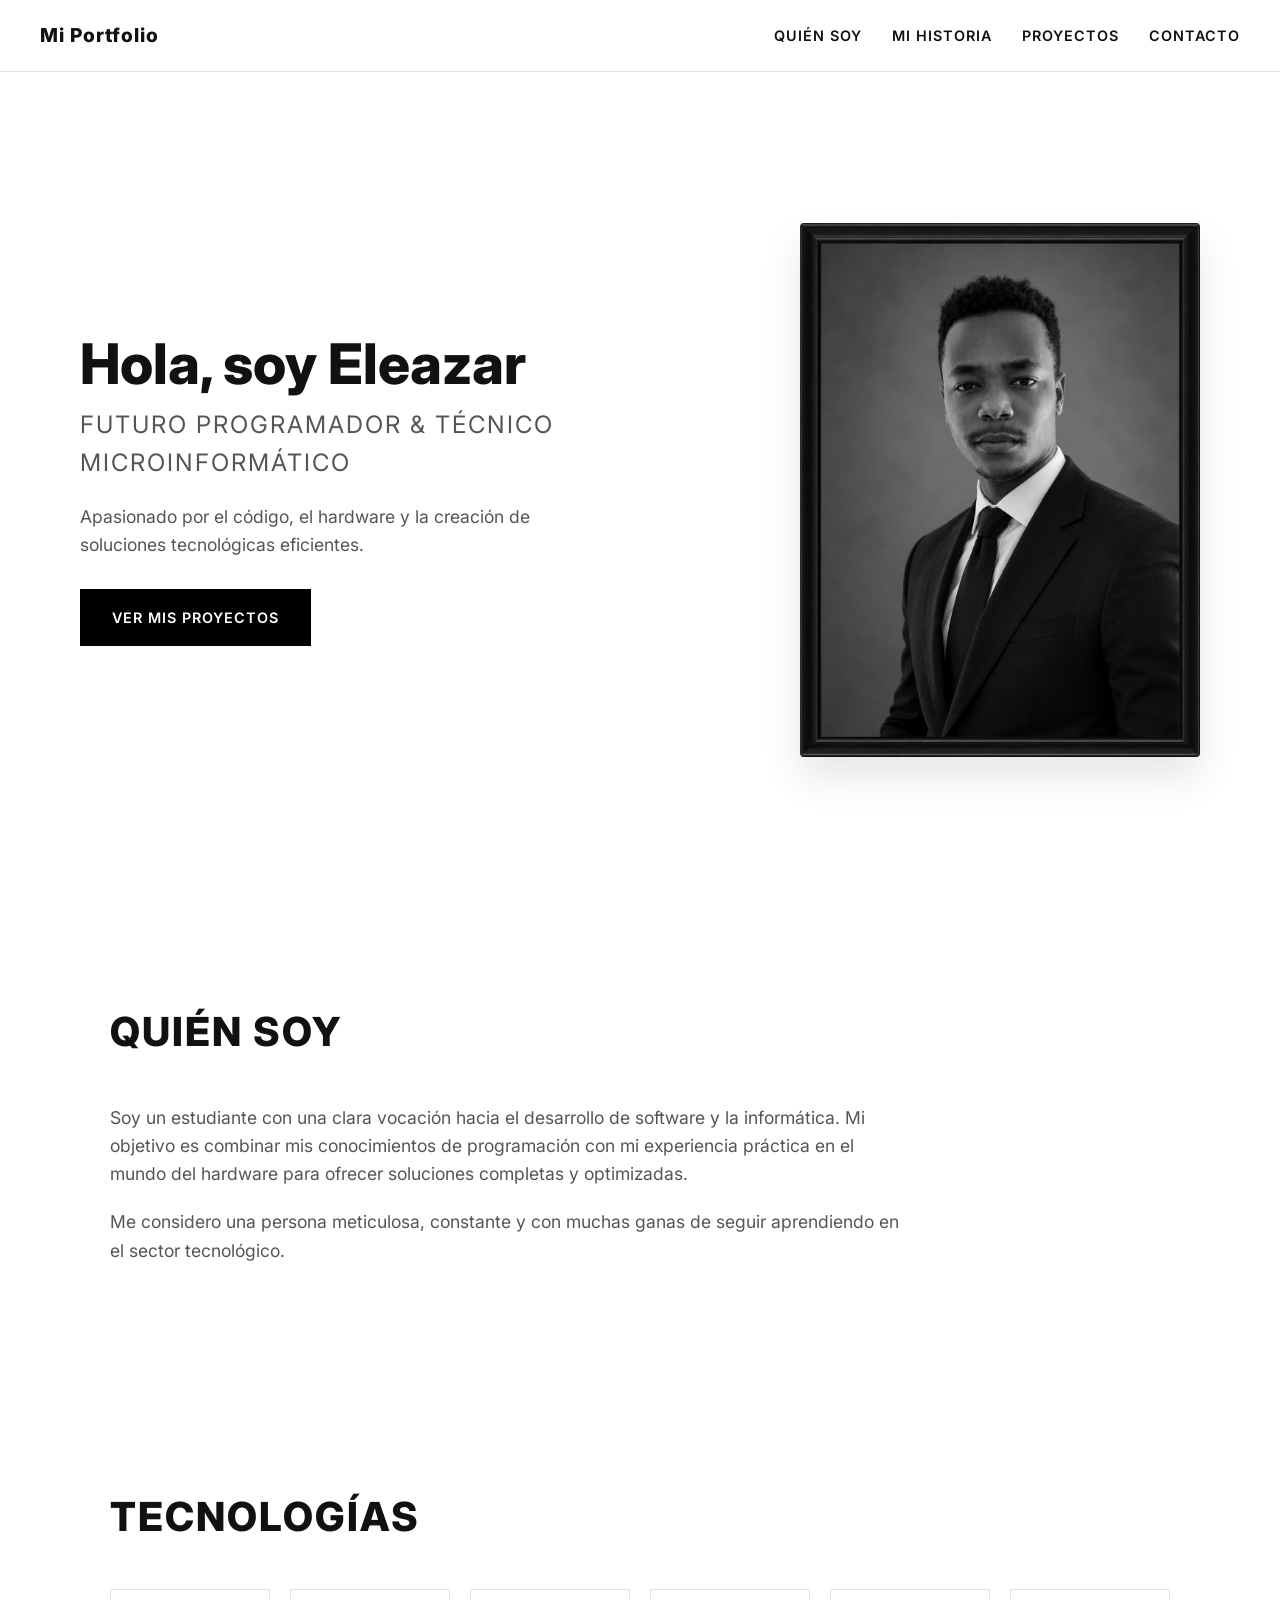
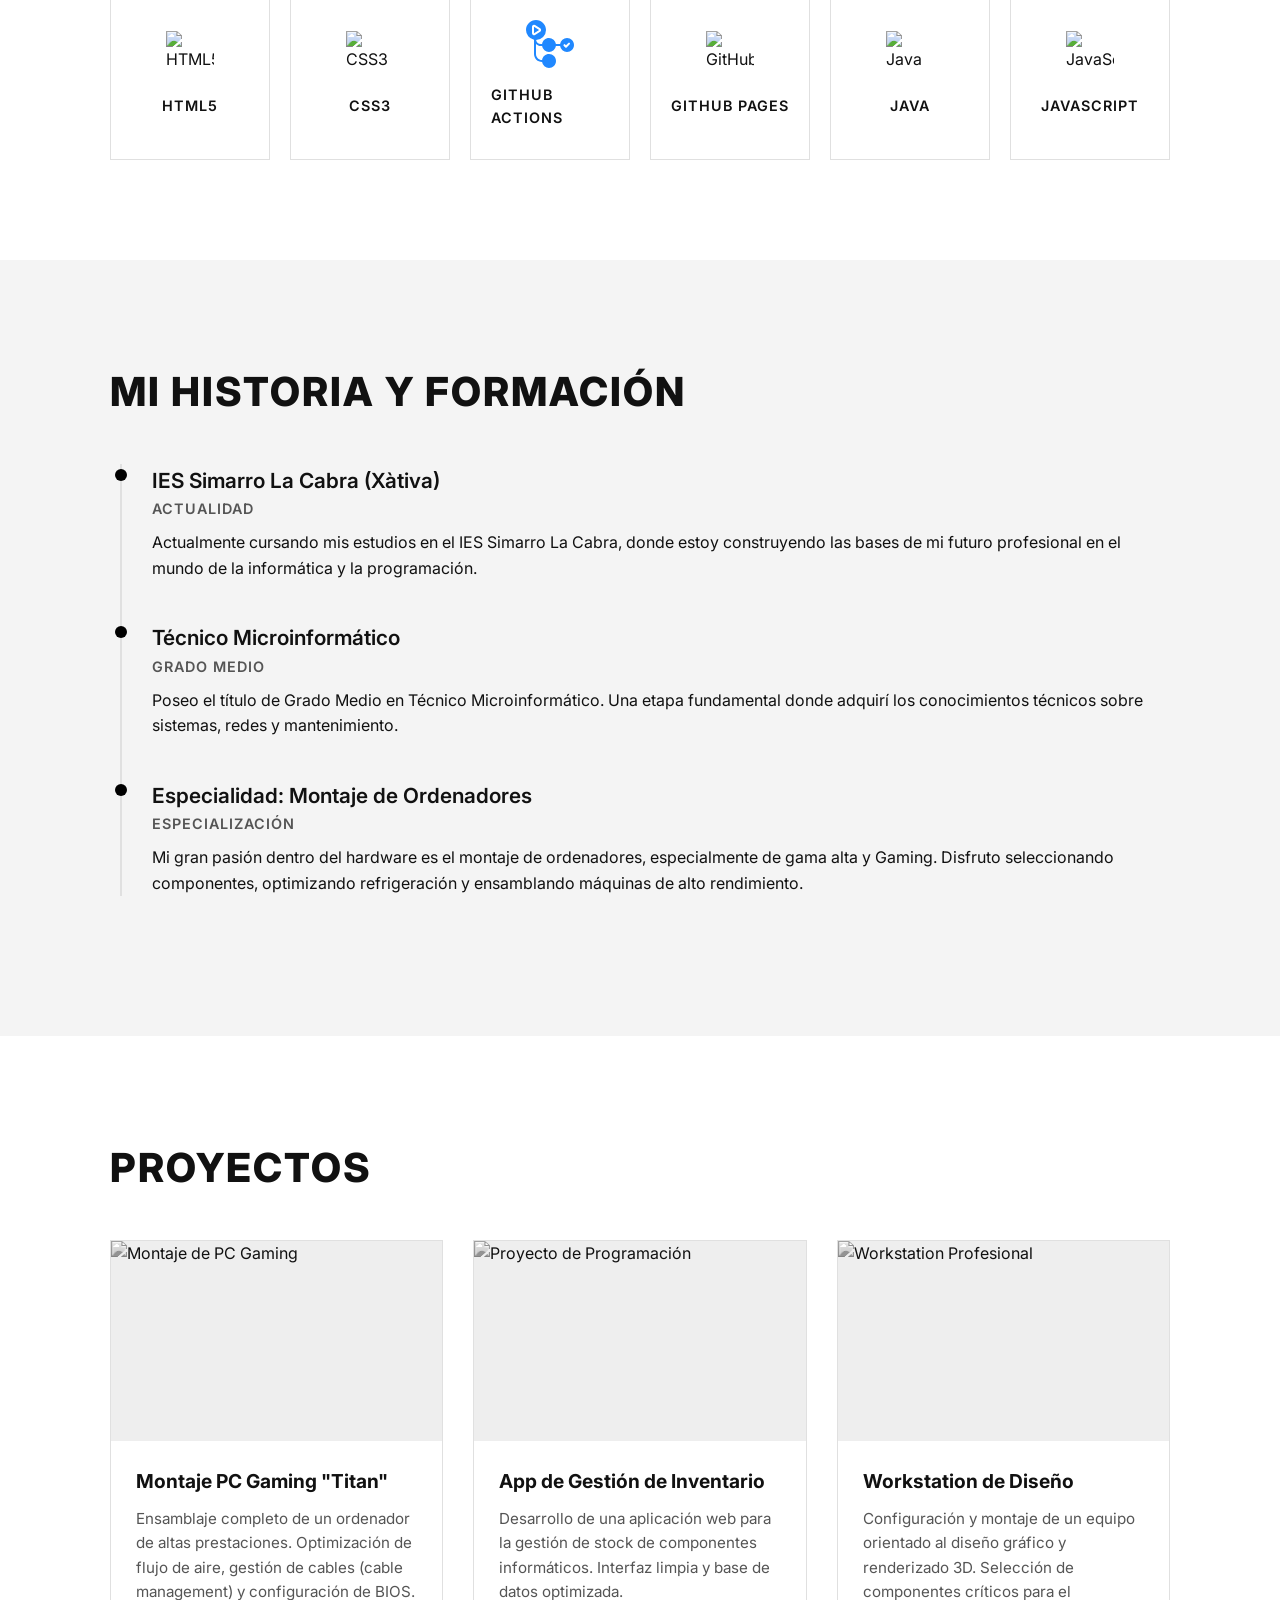
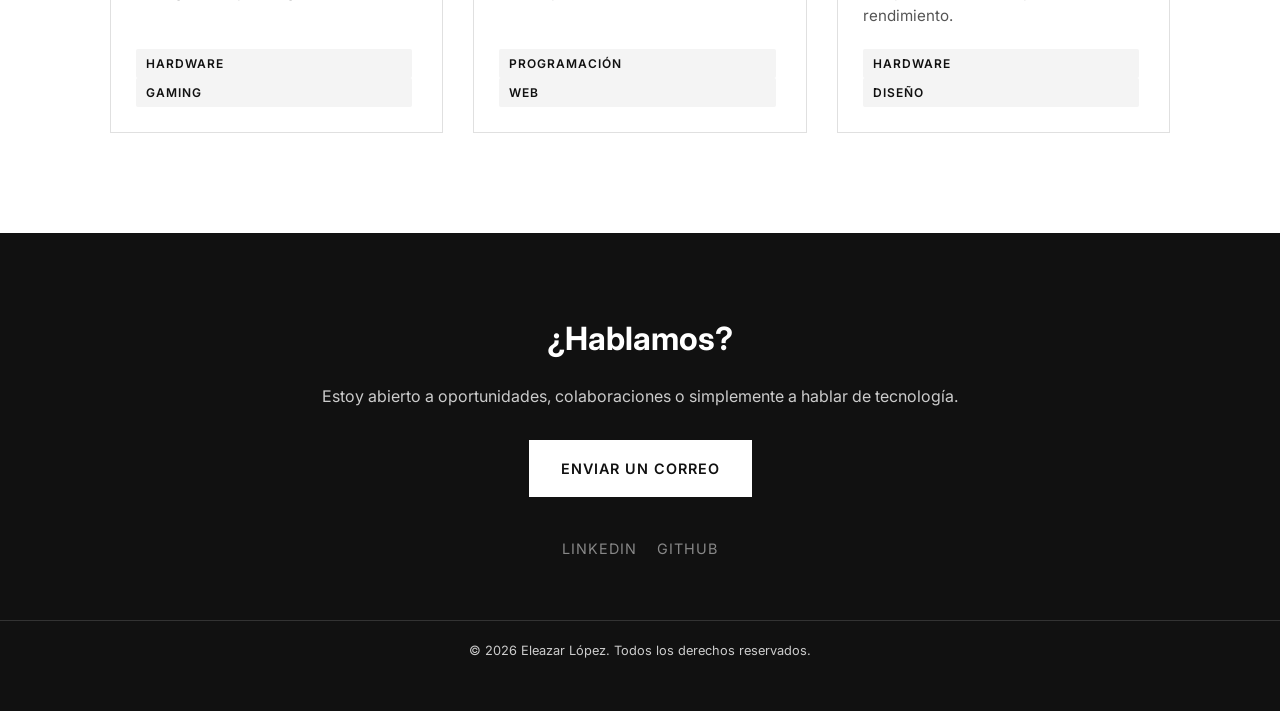
==== index.html @ 7ed18792 "actualizar" ====
<!DOCTYPE html>
<html lang="es">

<head>
    <meta charset="UTF-8" />
    <meta name="viewport" content="width=device-width, initial-scale=1.0" />
    <title>Portfolio | Estudiante de Programación</title>
    <link rel="stylesheet" href="styles.css" />
    <!-- Fuente elegante y moderna de Google Fonts -->
    <link rel="preconnect" href="https://fonts.googleapis.com" />
    <link rel="preconnect" href="https://fonts.gstatic.com" crossorigin />
    <link href="https://fonts.googleapis.com/css2?family=Inter:wght@300;400;600;800&display=swap" rel="stylesheet" />
</head>

<body>
    <!-- Barra de Navegación -->
    <nav class="navbar">
        <div class="logo">Mi Portfolio</div>
        <ul class="nav-links">
            <li><a href="#sobre-mi">Quién soy</a></li>
            <li><a href="#historia">Mi Historia</a></li>
            <li><a href="#proyectos">Proyectos</a></li>
            <li><a href="#contacto">Contacto</a></li>
        </ul>
        <div class="menu-toggle" id="mobile-menu">
            <span class="bar"></span>
            <span class="bar"></span>
            <span class="bar"></span>
        </div>
    </nav>

    <!-- Sección Principal (Hero) - Inspirada en la foto -->
    <header class="hero" id="inicio">
        <div class="hero-content">
            <div class="hero-text">
                <h1>Hola, soy <span class="highlight">Eleazar</span></h1>
                <h2>Futuro Programador &amp; Técnico Microinformático</h2>
                <p>
                    Apasionado por el código, el hardware y la creación de soluciones
                    tecnológicas eficientes.
                </p>
                <a href="#proyectos" class="btn-primary">Ver mis proyectos</a>
            </div>
            <div class="hero-image">
                <!-- Reemplaza esto con la ruta de tu foto en blanco y negro -->
                <img src="./image.png" alt="Retrato profesional en blanco y negro" />
            </div>
        </div>
    </header>

    <!-- Sección Quién Soy -->
    <section class="section" id="sobre-mi">
        <div class="container">
            <h2 class="section-title">Quién Soy</h2>
            <div class="section-content">
                <p>
                    Soy un estudiante con una clara vocación hacia el desarrollo de
                    software y la informática. Mi objetivo es combinar mis conocimientos
                    de programación con mi experiencia práctica en el mundo del hardware
                    para ofrecer soluciones completas y optimizadas.
                </p>
                <p>
                    Me considero una persona meticulosa, constante y con muchas ganas de
                    seguir aprendiendo en el sector tecnológico.
                </p>
            </div>
        </div>
    </section>

    <!-- Sección Tecnologías -->
    <section class="section" id="tecnologias">
        <div class="container">
            <h2 class="section-title">Tecnologías</h2>
            <div class="grid-tecnologias">

                <!-- HTML5 -->
                <div class="tech-card">
                    <img src="https://upload.wikimedia.org/wikipedia/commons/6/61/HTML5_logo_and_wordmark.svg"
                        alt="HTML5 Logo" class="tech-icon-img">
                    <span>HTML5</span>
                </div>

                <!-- CSS3 -->
                <div class="tech-card">
                    <img src="https://upload.wikimedia.org/wikipedia/commons/d/d5/CSS3_logo_and_wordmark.svg"
                        alt="CSS3 Logo" class="tech-icon-img">
                    <span>CSS3</span>
                </div>

                <!-- GitHub Actions -->
                <div class="tech-card">
                    <img src="https://cdn.jsdelivr.net/npm/ngx-simple-icons@1.0.18/esm2020/lib/icons/githubactions.mjs"
                        alt="GitHub Actions Logo" class="tech-icon-img" style="display:none;">
                    <svg role="img" viewBox="0 0 24 24" class="tech-icon-img" fill="#2088FF"
                        xmlns="http://www.w3.org/2000/svg">
                        <title>GitHub Actions</title>
                        <path
                            d="M10.984 13.836a.5.5 0 0 1-.353-.146l-.745-.743a.5.5 0 1 1 .706-.708l.392.391 1.181-1.18a.5.5 0 0 1 .708.707l-1.535 1.533a.504.504 0 0 1-.354.146zm9.353-.147l1.534-1.532a.5.5 0 0 0-.707-.707l-1.181 1.18-.392-.391a.5.5 0 1 0-.706.708l.746.743a.497.497 0 0 0 .706-.001zM4.527 7.452l2.557-1.585A1 1 0 0 0 7.09 4.17L4.533 2.56A1 1 0 0 0 3 3.406v3.196a1.001 1.001 0 0 0 1.527.85zm2.03-2.436L4 6.602V3.406l2.557 1.61zM24 12.5c0 1.93-1.57 3.5-3.5 3.5a3.503 3.503 0 0 1-3.46-3h-2.08a3.503 3.503 0 0 1-3.46 3 3.502 3.502 0 0 1-3.46-3h-.558c-.972 0-1.85-.399-2.482-1.042V17c0 1.654 1.346 3 3 3h.04c.244-1.693 1.7-3 3.46-3 1.93 0 3.5 1.57 3.5 3.5S13.43 24 11.5 24a3.502 3.502 0 0 1-3.46-3H8c-2.206 0-4-1.794-4-4V9.899A5.008 5.008 0 0 1 0 5c0-2.757 2.243-5 5-5s5 2.243 5 5a5.005 5.005 0 0 1-4.952 4.998A2.482 2.482 0 0 0 7.482 12h.558c.244-1.693 1.7-3 3.46-3a3.502 3.502 0 0 1 3.46 3h2.08a3.503 3.503 0 0 1 3.46-3c1.93 0 3.5 1.57 3.5 3.5z" />
                    </svg>
                    <span>GitHub Actions</span>
                </div>

                <!-- GitHub Pages -->
                <div class="tech-card">
                    <img src="https://proicons.com/icon/552792.svg" alt="GitHub Pages Logo" class="tech-icon-img">
                    <span>GitHub Pages</span>
                </div>

                <!-- Java (Alternativa) -->
                <div class="tech-card">
                    <img src="https://cdn.jsdelivr.net/gh/devicons/devicon/icons/java/java-original.svg" alt="Java Logo"
                        class="tech-icon-img">
                    <span>Java</span>
                </div>

                <!-- JavaScript (Opción SVG) -->
                <div class="tech-card">
                    <img src="https://cdn.jsdelivr.net/gh/glincker/thesvg@main/public/icons/javascript/default.svg"
                        alt="JavaScript Logo" class="tech-icon-img">
                    <span>JavaScript</span>
                </div>

            </div>
        </div>
    </section>

    <!-- Sección Historia y Formación -->
    <section class="section bg-light" id="historia">
        <div class="container">
            <h2 class="section-title">Mi Historia y Formación</h2>
            <div class="timeline">
                <div class="timeline-item">
                    <h3>IES Simarro La Cabra (Xàtiva)</h3>
                    <p class="timeline-date">Actualidad</p>
                    <p>
                        Actualmente cursando mis estudios en el IES Simarro La Cabra,
                        donde estoy construyendo las bases de mi futuro profesional en el
                        mundo de la informática y la programación.
                    </p>
                </div>
                <div class="timeline-item">
                    <h3>Técnico Microinformático</h3>
                    <p class="timeline-date">Grado Medio</p>
                    <p>
                        Poseo el título de Grado Medio en Técnico Microinformático. Una
                        etapa fundamental donde adquirí los conocimientos técnicos sobre
                        sistemas, redes y mantenimiento.
                    </p>
                </div>
                <div class="timeline-item">
                    <h3>Especialidad: Montaje de Ordenadores</h3>
                    <p class="timeline-date">Especialización</p>
                    <p>
                        Mi gran pasión dentro del hardware es el montaje de ordenadores,
                        especialmente de gama alta y Gaming. Disfruto seleccionando
                        componentes, optimizando refrigeración y ensamblando máquinas de
                        alto rendimiento.
                    </p>
                </div>
            </div>
        </div>
    </section>

    <!-- Sección Proyectos -->
    <section class="section" id="proyectos">
        <div class="container">
            <h2 class="section-title">Proyectos</h2>
            <div class="grid-proyectos">
                <!-- Proyecto 1: Ordenador Gaming -->
                <div class="card">
                    <div class="card-image">
                        <!-- Reemplaza con tu foto de un PC montado -->
                        <img src="https://images.unsplash.com/photo-1587202372775-e229f172b9d7?q=80&w=1000&auto=format&fit=crop"
                            alt="Montaje de PC Gaming" />
                    </div>
                    <div class="card-body">
                        <h3>Montaje PC Gaming "Titan"</h3>
                        <p>
                            Ensamblaje completo de un ordenador de altas prestaciones.
                            Optimización de flujo de aire, gestión de cables (cable
                            management) y configuración de BIOS.
                        </p>
                        <span class="tag">Hardware</span>
                        <span class="tag">Gaming</span>
                    </div>
                </div>

                <!-- Proyecto 2: Programación -->
                <div class="card">
                    <div class="card-image">
                        <img src="https://images.unsplash.com/photo-1555099962-4199c345e5dd?q=80&w=1000&auto=format&fit=crop"
                            alt="Proyecto de Programación" />
                    </div>
                    <div class="card-body">
                        <h3>App de Gestión de Inventario</h3>
                        <p>
                            Desarrollo de una aplicación web para la gestión de stock de
                            componentes informáticos. Interfaz limpia y base de datos
                            optimizada.
                        </p>
                        <span class="tag">Programación</span>
                        <span class="tag">Web</span>
                    </div>
                </div>

                <!-- Proyecto 3: Montaje PC -->
                <div class="card">
                    <div class="card-image">
                        <img src="https://images.unsplash.com/photo-1593640408182-31c70c8268f5?q=80&w=1000&auto=format&fit=crop"
                            alt="Workstation Profesional" />
                    </div>
                    <div class="card-body">
                        <h3>Workstation de Diseño</h3>
                        <p>
                            Configuración y montaje de un equipo orientado al diseño gráfico
                            y renderizado 3D. Selección de componentes críticos para el
                            rendimiento.
                        </p>
                        <span class="tag">Hardware</span>
                        <span class="tag">Diseño</span>
                    </div>
                </div>
            </div>
        </div>
    </section>

    <!-- Footer / Contacto -->
    <footer id="contacto">
        <div class="container">
            <h2>¿Hablamos?</h2>
            <p>
                Estoy abierto a oportunidades, colaboraciones o simplemente a hablar
                de tecnología.
            </p>
            <a href="mailto:tu-correo@ejemplo.com" class="btn-primary">Enviar un correo</a>
            <div class="socials">
                <a href="#">LinkedIn</a>
                <a href="#">GitHub</a>
            </div>
        </div>
        <div class="copyright">
            <p>&copy; 2026 Eleazar López. Todos los derechos reservados.</p>
        </div>
    </footer>

    <script src="script.js"></script>
</body>

</html>
---- styles.css ----
/* --- Variables de Color (Inspiradas en la foto) --- */
:root {
  --color-bg: #ffffff;
  --color-bg-light: #f4f4f4;
  --color-text-main: #111111;
  --color-text-sec: #555555;
  --color-border: #e0e0e0;
  --color-accent: #000000;
  --font-main: "Inter", sans-serif;
  --transition: all 0.3s ease;
}

/* --- Reset y Estilos Base --- */
* {
  margin: 0;
  padding: 0;
  box-sizing: border-box;
}

html {
  scroll-behavior: smooth;
}

body {
  font-family: var(--font-main);
  color: var(--color-text-main);
  background-color: var(--color-bg);
  line-height: 1.6;
  -webkit-font-smoothing: antialiased;
}

a {
  text-decoration: none;
  color: inherit;
}

ul {
  list-style: none;
}

img {
  max-width: 100%;
  display: block;
}

/* --- Utilidades --- */
.container {
  max-width: 1100px;
  margin: 0 auto;
  padding: 0 20px;
}

.section {
  padding: 100px 0;
}

.bg-light {
  background-color: var(--color-bg-light);
}

.section-title {
  font-size: 2.5rem;
  font-weight: 800;
  margin-bottom: 40px;
  text-transform: uppercase;
  letter-spacing: 2px;
}

.section-content p {
  font-size: 1.1rem;
  color: var(--color-text-sec);
  margin-bottom: 20px;
  max-width: 800px;
}

/* --- Navbar --- */
.navbar {
  display: flex;
  justify-content: space-between;
  align-items: center;
  padding: 20px 40px;
  background-color: var(--color-bg);
  position: fixed;
  width: 100%;
  top: 0;
  z-index: 1000;
  border-bottom: 1px solid var(--color-border);
}

.logo {
  font-size: 1.2rem;
  font-weight: 800;
  letter-spacing: 1px;
}

.nav-links {
  display: flex;
  gap: 30px;
}

.nav-links a {
  font-size: 0.9rem;
  font-weight: 600;
  text-transform: uppercase;
  letter-spacing: 1px;
  transition: var(--transition);
}

.nav-links a:hover {
  color: var(--color-text-sec);
}

/* Menú Móvil */
.menu-toggle {
  display: none;
  cursor: pointer;
  flex-direction: column;
  gap: 5px;
}

.bar {
  width: 25px;
  height: 2px;
  background-color: var(--color-text-main);
  transition: var(--transition);
}

/* --- Hero Section (Inspirado en la foto) --- */
.hero {
  height: 100vh;
  display: flex;
  align-items: center;
  padding-top: 80px; /* Para compensar la navbar fija */
}

.hero-content {
  display: flex;
  width: 100%;
  max-width: 1200px;
  margin: 0 auto;
  padding: 0 40px;
  align-items: center;
  gap: 60px;
}

.hero-text {
  flex: 1;
}

.hero-text h1 {
  font-size: 3.5rem;
  font-weight: 800;
  line-height: 1.1;
  margin-bottom: 10px;
}

.hero-text h2 {
  font-size: 1.5rem;
  font-weight: 400;
  color: var(--color-text-sec);
  margin-bottom: 20px;
  text-transform: uppercase;
  letter-spacing: 2px;
}

.hero-text p {
  font-size: 1.1rem;
  color: var(--color-text-sec);
  margin-bottom: 30px;
  max-width: 500px;
}

.hero-image {
  flex: 1;
  display: flex;
  justify-content: flex-end;
}

.hero-image img {
  width: 100%;
  max-width: 400px;
  height: auto;
  border-radius: 4px; /* Un toque sutil */
  filter: grayscale(100%); /* Fuerza el blanco y negro */
  box-shadow: 0 20px 40px rgba(0, 0, 0, 0.1);
}

/* Botón Principal */
.btn-primary {
  display: inline-block;
  padding: 15px 30px;
  background-color: var(--color-accent);
  color: white;
  font-weight: 600;
  text-transform: uppercase;
  letter-spacing: 1px;
  font-size: 0.9rem;
  border: 2px solid var(--color-accent);
  transition: var(--transition);
}

.btn-primary:hover {
  background-color: transparent;
  color: var(--color-accent);
}

/* --- Timeline (Historia) --- */
.timeline {
  border-left: 2px solid var(--color-border);
  padding-left: 30px;
  margin-left: 10px;
}

.timeline-item {
  margin-bottom: 40px;
  position: relative;
}

.timeline-item::before {
  content: "";
  position: absolute;
  left: -37px;
  top: 5px;
  width: 12px;
  height: 12px;
  background-color: var(--color-accent);
  border-radius: 50%;
}

.timeline-item h3 {
  font-size: 1.3rem;
  font-weight: 600;
}

.timeline-date {
  font-size: 0.9rem;
  color: var(--color-text-sec);
  text-transform: uppercase;
  letter-spacing: 1px;
  margin-bottom: 10px;
  font-weight: 600;
}

/* --- Grid de Proyectos --- */
.grid-proyectos {
  display: grid;
  grid-template-columns: repeat(auto-fit, minmax(300px, 1fr));
  gap: 30px;
}

.card {
  background: var(--color-bg);
  border: 1px solid var(--color-border);
  transition: var(--transition);
  display: flex;
  flex-direction: column;
}

.card:hover {
  transform: translateY(-5px);
  box-shadow: 0 15px 30px rgba(0, 0, 0, 0.1);
}

.card-image {
  width: 100%;
  height: 200px;
  overflow: hidden;
  background-color: #eee;
}

.card-image img {
  width: 100%;
  height: 100%;
  object-fit: cover;
  filter: grayscale(100%);
  transition: var(--transition);
}

.card:hover .card-image img {
  filter: grayscale(0%);
  transform: scale(1.05);
}

.card-body {
  padding: 25px;
  display: flex;
  flex-direction: column;
  flex-grow: 1;
}

.card-body h3 {
  font-size: 1.2rem;
  margin-bottom: 10px;
}

.card-body p {
  color: var(--color-text-sec);
  font-size: 0.95rem;
  margin-bottom: 20px;
  flex-grow: 1;
}

.tag {
  display: inline-block;
  padding: 5px 10px;
  background-color: var(--color-bg-light);
  font-size: 0.75rem;
  text-transform: uppercase;
  letter-spacing: 1px;
  font-weight: 600;
  margin-right: 5px;
  border-radius: 2px;
}

/* --- Footer --- */
footer {
  background-color: var(--color-text-main);
  color: white;
  padding: 80px 0 20px 0;
  text-align: center;
}

footer h2 {
  font-size: 2rem;
  margin-bottom: 20px;
}

footer p {
  color: #cccccc;
  margin-bottom: 30px;
}

footer .btn-primary {
  background-color: white;
  color: var(--color-text-main);
  border-color: white;
}

footer .btn-primary:hover {
  background-color: transparent;
  color: white;
}

.socials {
  margin-top: 40px;
  display: flex;
  justify-content: center;
  gap: 20px;
}

.socials a {
  color: #888;
  font-size: 0.9rem;
  text-transform: uppercase;
  letter-spacing: 1px;
  transition: var(--transition);
}

.socials a:hover {
  color: white;
}

.copyright {
  margin-top: 60px;
  padding-top: 20px;
  border-top: 1px solid #333;
  font-size: 0.8rem;
  color: #666;
}

/* --- Media Queries (Responsive) --- */
@media (max-width: 900px) {
  .hero-content {
    flex-direction: column-reverse;
    text-align: center;
    gap: 40px;
  }

  .hero-image {
    justify-content: center;
  }

  .hero-text p {
    margin: 0 auto 30px auto;
  }
}

@media (max-width: 768px) {
  .nav-links {
    display: none; /* Ocultar menú en móvil por defecto */
    flex-direction: column;
    position: absolute;
    top: 70px;
    left: 0;
    width: 100%;
    background-color: white;
    padding: 20px;
    border-bottom: 1px solid var(--color-border);
  }

  .nav-links.active {
    display: flex;
  }

  .menu-toggle {
    display: flex;
  }

  .hero-text h1 {
    font-size: 2.5rem;
  }

  .section-title {
    font-size: 2rem;
  }
}

/* --- Sección Tecnologías --- */
.grid-tecnologias {
  display: grid;
  grid-template-columns: repeat(auto-fit, minmax(150px, 1fr));
  gap: 20px;
}

.tech-card {
  display: flex;
  flex-direction: column;
  align-items: center;
  justify-content: center;
  padding: 30px 20px;
  background-color: var(--color-bg);
  border: 1px solid var(--color-border);
  transition: var(--transition);
  cursor: default;
}

.tech-card:hover {
  transform: translateY(-5px);
  box-shadow: 0 10px 20px rgba(0, 0, 0, 0.05);
  border-color: var(--color-accent);
}

.tech-icon {
  width: 40px;
  height: 40px;
  margin-bottom: 15px;
  color: var(--color-text-sec);
  transition: var(--transition);
}

.tech-card:hover .tech-icon {
  color: var(--color-accent);
  transform: scale(1.1);
}

.tech-card span {
  font-size: 0.9rem;
  font-weight: 600;
  text-transform: uppercase;
  letter-spacing: 1px;
  color: var(--color-text-main);
}

/* Ajuste para iconos con color propio */
.tech-icon-img {
  width: 48px;
  height: 48px;
  margin-bottom: 15px;
  object-fit: contain;
  transition: var(--transition);
}

.tech-card:hover .tech-icon-img {
  transform: scale(1.1);
}
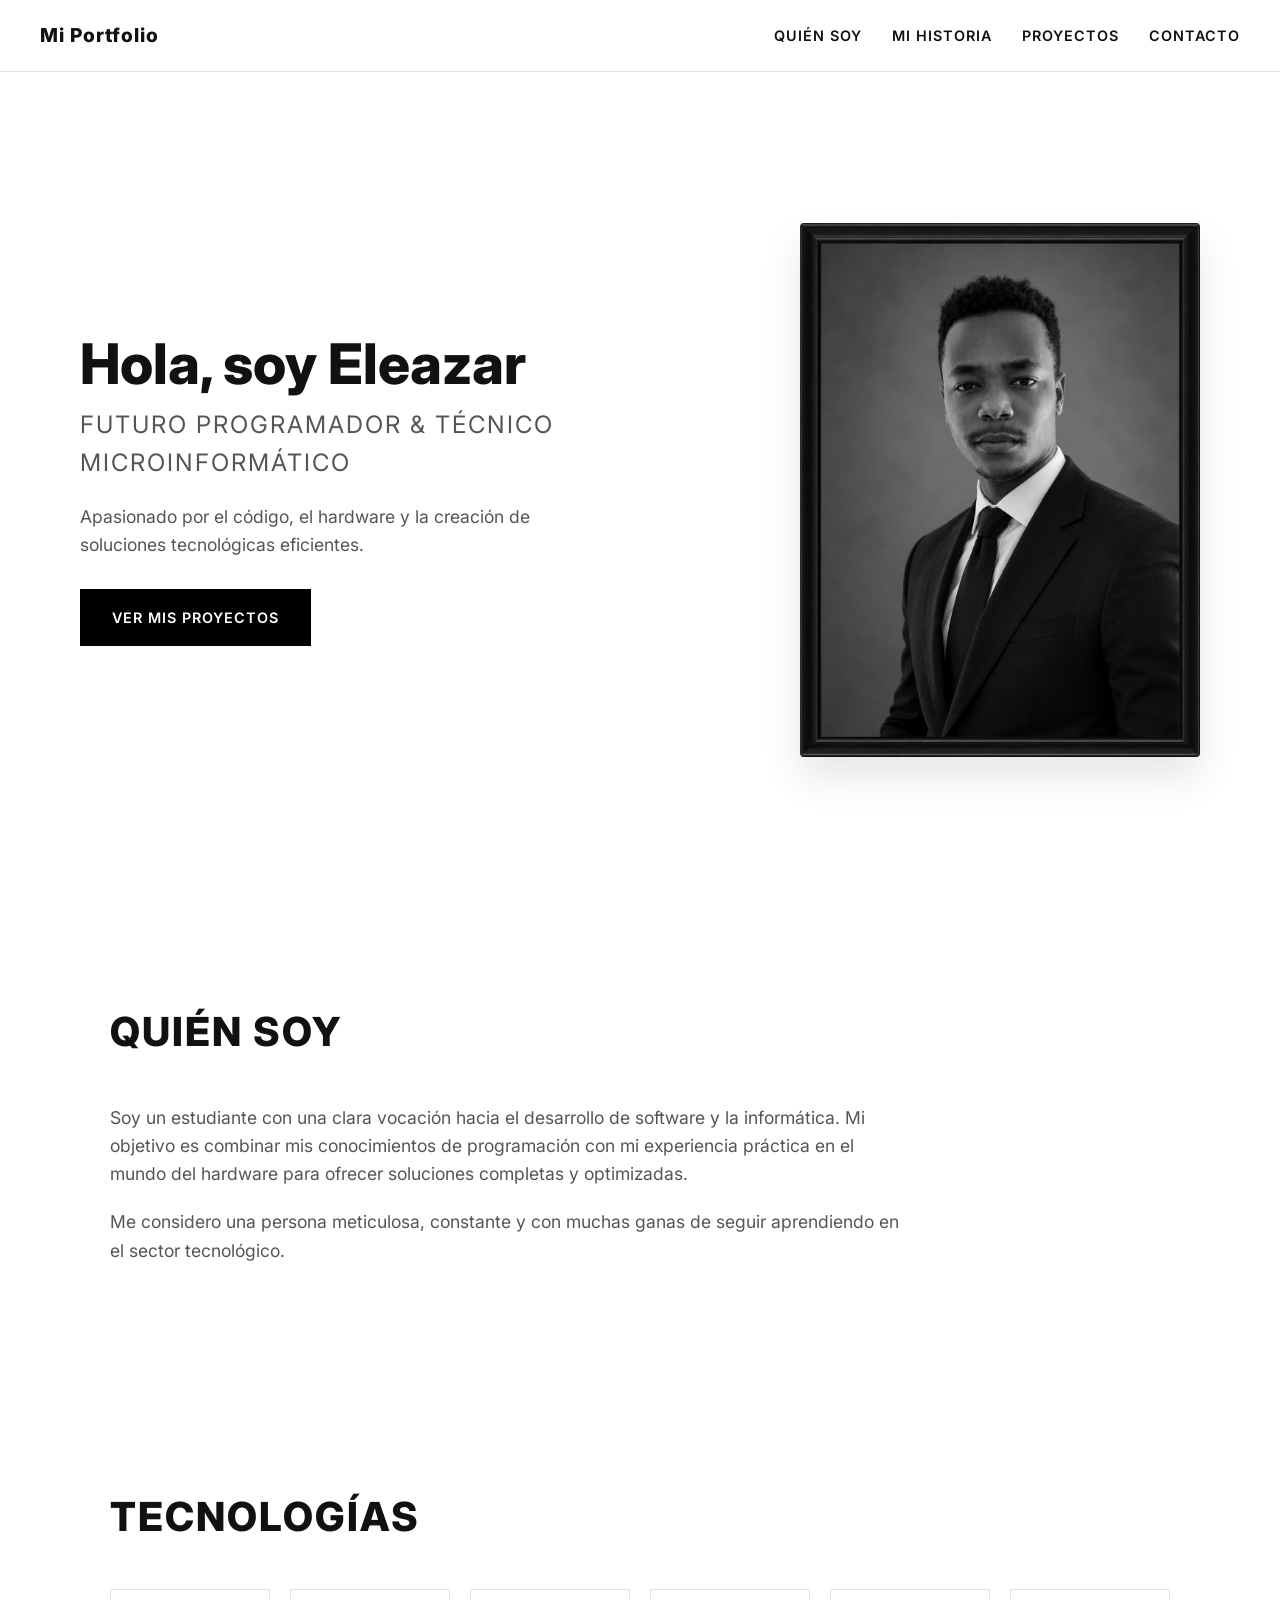
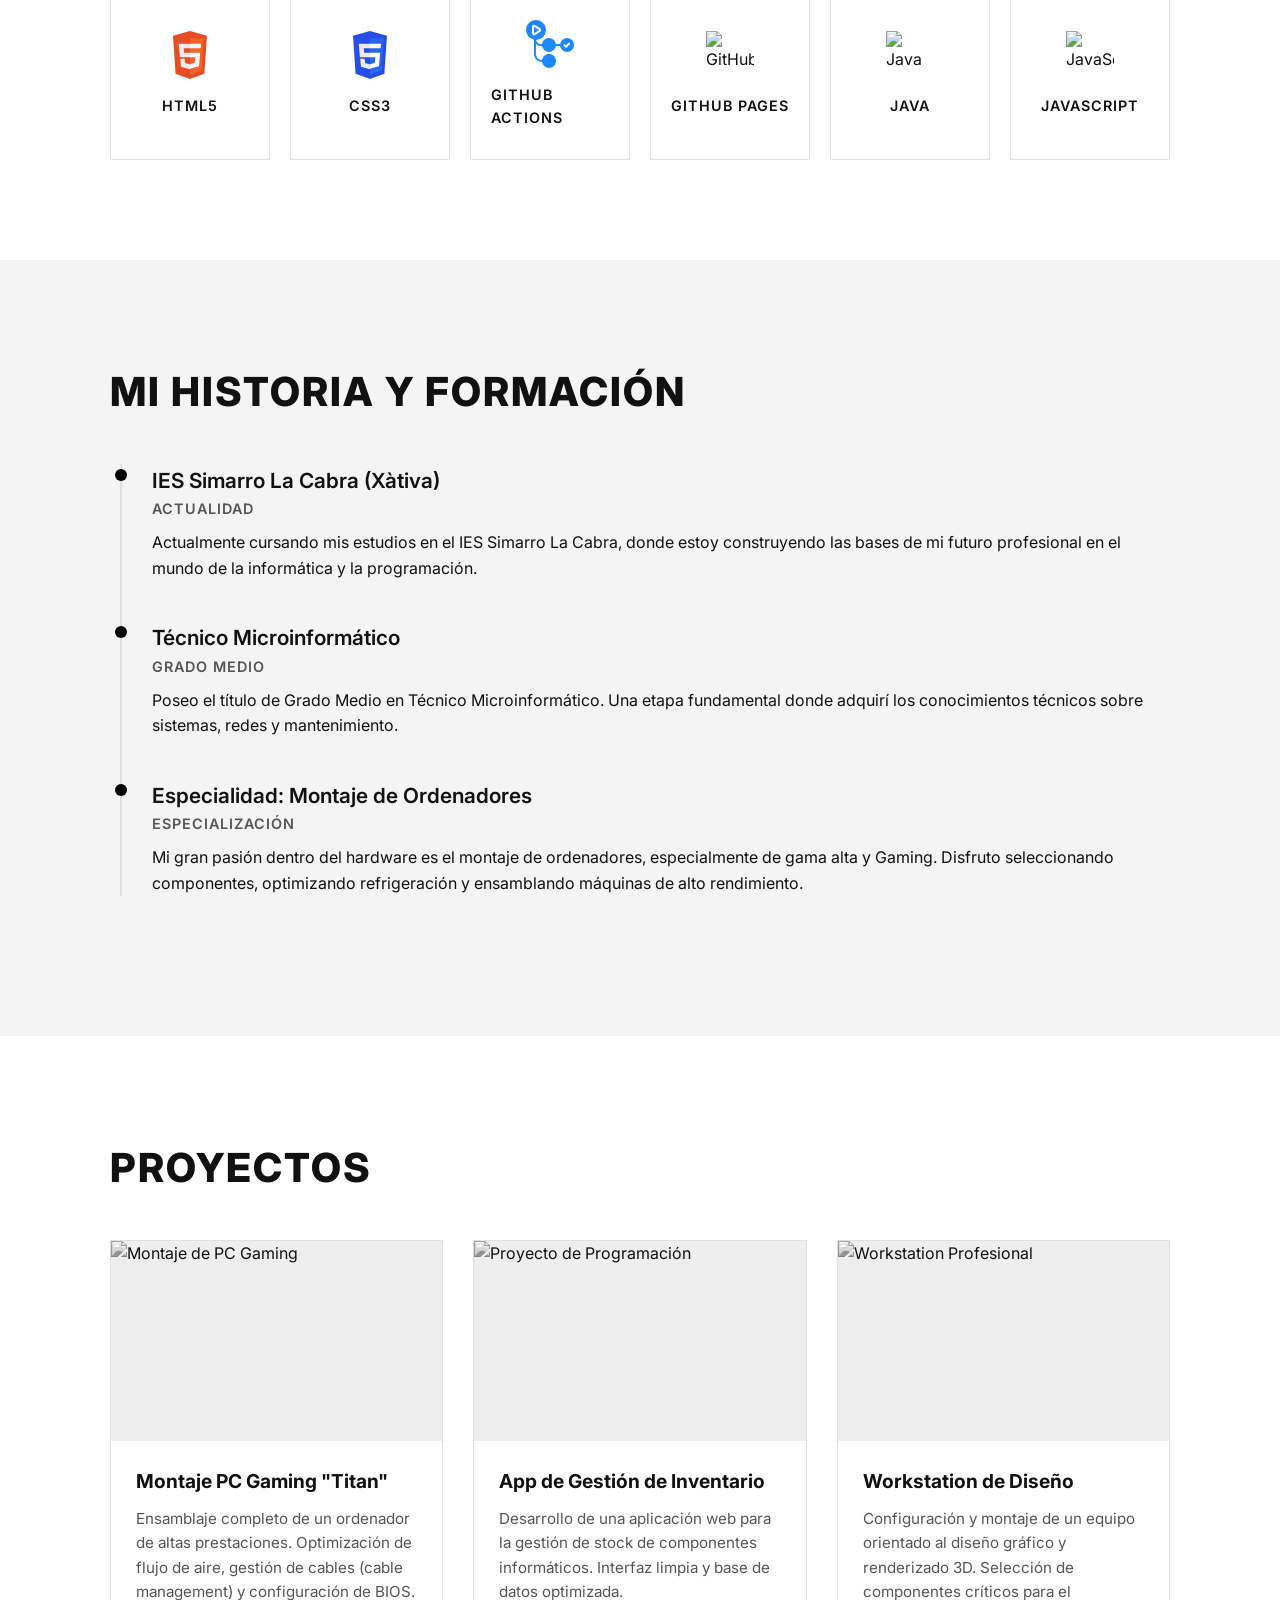
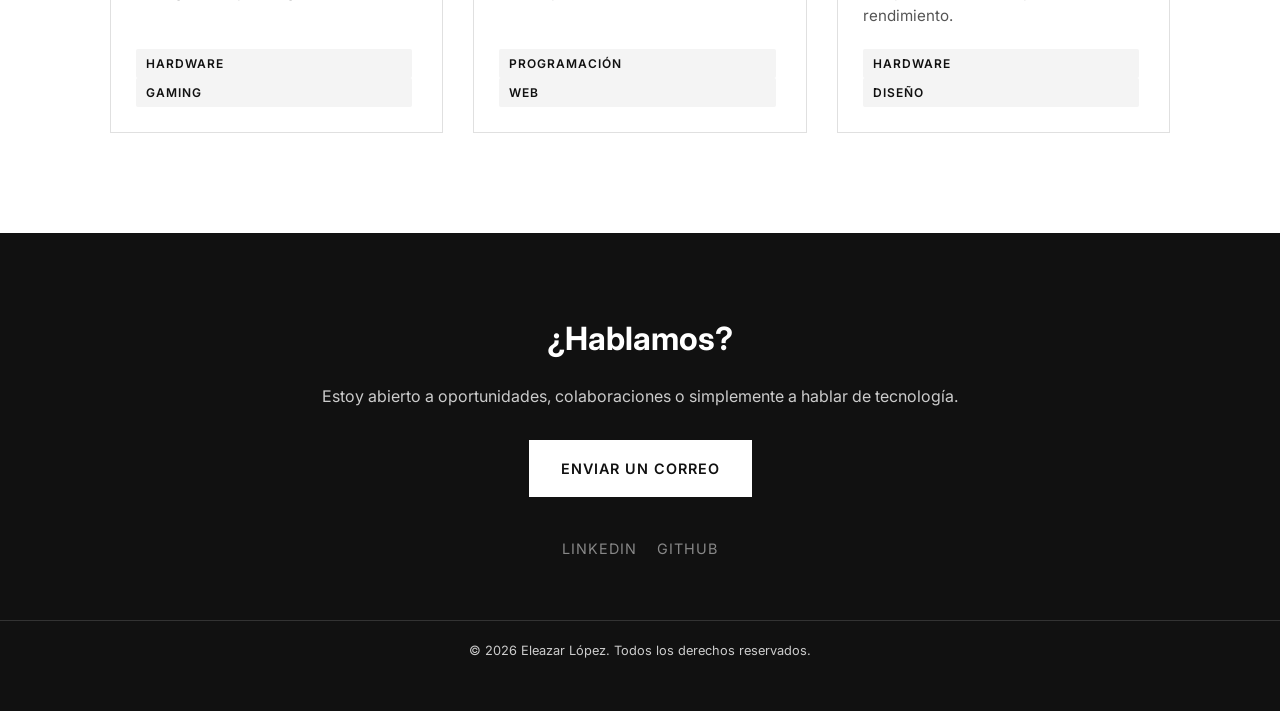
==== commit abd80ea1: "Fix Lighthouse best-practices regression in CI Co-authored-by: Eleazar-1 <231525236+Eleazar-1@users." ====
--- a/index.html
+++ b/index.html
@@ -1,249 +1,285 @@
 <!DOCTYPE html>
 <html lang="es">
-
-<head>
+  <head>
     <meta charset="UTF-8" />
     <meta name="viewport" content="width=device-width, initial-scale=1.0" />
     <title>Portfolio | Estudiante de Programación</title>
     <link rel="stylesheet" href="styles.css" />
+    <link rel="icon" href="./image.png" type="image/png" />
     <!-- Fuente elegante y moderna de Google Fonts -->
     <link rel="preconnect" href="https://fonts.googleapis.com" />
     <link rel="preconnect" href="https://fonts.gstatic.com" crossorigin />
-    <link href="https://fonts.googleapis.com/css2?family=Inter:wght@300;400;600;800&display=swap" rel="stylesheet" />
-</head>
-
-<body>
+    <link
+      href="https://fonts.googleapis.com/css2?family=Inter:wght@300;400;600;800&display=swap"
+      rel="stylesheet"
+    />
+  </head>
+
+  <body>
     <!-- Barra de Navegación -->
     <nav class="navbar">
-        <div class="logo">Mi Portfolio</div>
-        <ul class="nav-links">
-            <li><a href="#sobre-mi">Quién soy</a></li>
-            <li><a href="#historia">Mi Historia</a></li>
-            <li><a href="#proyectos">Proyectos</a></li>
-            <li><a href="#contacto">Contacto</a></li>
-        </ul>
-        <div class="menu-toggle" id="mobile-menu">
-            <span class="bar"></span>
-            <span class="bar"></span>
-            <span class="bar"></span>
-        </div>
+      <div class="logo">Mi Portfolio</div>
+      <ul class="nav-links">
+        <li><a href="#sobre-mi">Quién soy</a></li>
+        <li><a href="#historia">Mi Historia</a></li>
+        <li><a href="#proyectos">Proyectos</a></li>
+        <li><a href="#contacto">Contacto</a></li>
+      </ul>
+      <div class="menu-toggle" id="mobile-menu">
+        <span class="bar"></span>
+        <span class="bar"></span>
+        <span class="bar"></span>
+      </div>
     </nav>
 
     <!-- Sección Principal (Hero) - Inspirada en la foto -->
     <header class="hero" id="inicio">
-        <div class="hero-content">
-            <div class="hero-text">
-                <h1>Hola, soy <span class="highlight">Eleazar</span></h1>
-                <h2>Futuro Programador &amp; Técnico Microinformático</h2>
-                <p>
-                    Apasionado por el código, el hardware y la creación de soluciones
-                    tecnológicas eficientes.
-                </p>
-                <a href="#proyectos" class="btn-primary">Ver mis proyectos</a>
-            </div>
-            <div class="hero-image">
-                <!-- Reemplaza esto con la ruta de tu foto en blanco y negro -->
-                <img src="./image.png" alt="Retrato profesional en blanco y negro" />
-            </div>
-        </div>
+      <div class="hero-content">
+        <div class="hero-text">
+          <h1>Hola, soy <span class="highlight">Eleazar</span></h1>
+          <h2>Futuro Programador &amp; Técnico Microinformático</h2>
+          <p>
+            Apasionado por el código, el hardware y la creación de soluciones
+            tecnológicas eficientes.
+          </p>
+          <a href="#proyectos" class="btn-primary">Ver mis proyectos</a>
+        </div>
+        <div class="hero-image">
+          <!-- Reemplaza esto con la ruta de tu foto en blanco y negro -->
+          <img src="./image.png" alt="Retrato profesional en blanco y negro" />
+        </div>
+      </div>
     </header>
 
     <!-- Sección Quién Soy -->
     <section class="section" id="sobre-mi">
-        <div class="container">
-            <h2 class="section-title">Quién Soy</h2>
-            <div class="section-content">
-                <p>
-                    Soy un estudiante con una clara vocación hacia el desarrollo de
-                    software y la informática. Mi objetivo es combinar mis conocimientos
-                    de programación con mi experiencia práctica en el mundo del hardware
-                    para ofrecer soluciones completas y optimizadas.
-                </p>
-                <p>
-                    Me considero una persona meticulosa, constante y con muchas ganas de
-                    seguir aprendiendo en el sector tecnológico.
-                </p>
-            </div>
-        </div>
+      <div class="container">
+        <h2 class="section-title">Quién Soy</h2>
+        <div class="section-content">
+          <p>
+            Soy un estudiante con una clara vocación hacia el desarrollo de
+            software y la informática. Mi objetivo es combinar mis conocimientos
+            de programación con mi experiencia práctica en el mundo del hardware
+            para ofrecer soluciones completas y optimizadas.
+          </p>
+          <p>
+            Me considero una persona meticulosa, constante y con muchas ganas de
+            seguir aprendiendo en el sector tecnológico.
+          </p>
+        </div>
+      </div>
     </section>
 
     <!-- Sección Tecnologías -->
     <section class="section" id="tecnologias">
-        <div class="container">
-            <h2 class="section-title">Tecnologías</h2>
-            <div class="grid-tecnologias">
-
-                <!-- HTML5 -->
-                <div class="tech-card">
-                    <img src="https://upload.wikimedia.org/wikipedia/commons/6/61/HTML5_logo_and_wordmark.svg"
-                        alt="HTML5 Logo" class="tech-icon-img">
-                    <span>HTML5</span>
-                </div>
-
-                <!-- CSS3 -->
-                <div class="tech-card">
-                    <img src="https://upload.wikimedia.org/wikipedia/commons/d/d5/CSS3_logo_and_wordmark.svg"
-                        alt="CSS3 Logo" class="tech-icon-img">
-                    <span>CSS3</span>
-                </div>
-
-                <!-- GitHub Actions -->
-                <div class="tech-card">
-                    <img src="https://cdn.jsdelivr.net/npm/ngx-simple-icons@1.0.18/esm2020/lib/icons/githubactions.mjs"
-                        alt="GitHub Actions Logo" class="tech-icon-img" style="display:none;">
-                    <svg role="img" viewBox="0 0 24 24" class="tech-icon-img" fill="#2088FF"
-                        xmlns="http://www.w3.org/2000/svg">
-                        <title>GitHub Actions</title>
-                        <path
-                            d="M10.984 13.836a.5.5 0 0 1-.353-.146l-.745-.743a.5.5 0 1 1 .706-.708l.392.391 1.181-1.18a.5.5 0 0 1 .708.707l-1.535 1.533a.504.504 0 0 1-.354.146zm9.353-.147l1.534-1.532a.5.5 0 0 0-.707-.707l-1.181 1.18-.392-.391a.5.5 0 1 0-.706.708l.746.743a.497.497 0 0 0 .706-.001zM4.527 7.452l2.557-1.585A1 1 0 0 0 7.09 4.17L4.533 2.56A1 1 0 0 0 3 3.406v3.196a1.001 1.001 0 0 0 1.527.85zm2.03-2.436L4 6.602V3.406l2.557 1.61zM24 12.5c0 1.93-1.57 3.5-3.5 3.5a3.503 3.503 0 0 1-3.46-3h-2.08a3.503 3.503 0 0 1-3.46 3 3.502 3.502 0 0 1-3.46-3h-.558c-.972 0-1.85-.399-2.482-1.042V17c0 1.654 1.346 3 3 3h.04c.244-1.693 1.7-3 3.46-3 1.93 0 3.5 1.57 3.5 3.5S13.43 24 11.5 24a3.502 3.502 0 0 1-3.46-3H8c-2.206 0-4-1.794-4-4V9.899A5.008 5.008 0 0 1 0 5c0-2.757 2.243-5 5-5s5 2.243 5 5a5.005 5.005 0 0 1-4.952 4.998A2.482 2.482 0 0 0 7.482 12h.558c.244-1.693 1.7-3 3.46-3a3.502 3.502 0 0 1 3.46 3h2.08a3.503 3.503 0 0 1 3.46-3c1.93 0 3.5 1.57 3.5 3.5z" />
-                    </svg>
-                    <span>GitHub Actions</span>
-                </div>
-
-                <!-- GitHub Pages -->
-                <div class="tech-card">
-                    <img src="https://proicons.com/icon/552792.svg" alt="GitHub Pages Logo" class="tech-icon-img">
-                    <span>GitHub Pages</span>
-                </div>
-
-                <!-- Java (Alternativa) -->
-                <div class="tech-card">
-                    <img src="https://cdn.jsdelivr.net/gh/devicons/devicon/icons/java/java-original.svg" alt="Java Logo"
-                        class="tech-icon-img">
-                    <span>Java</span>
-                </div>
-
-                <!-- JavaScript (Opción SVG) -->
-                <div class="tech-card">
-                    <img src="https://cdn.jsdelivr.net/gh/glincker/thesvg@main/public/icons/javascript/default.svg"
-                        alt="JavaScript Logo" class="tech-icon-img">
-                    <span>JavaScript</span>
-                </div>
-
-            </div>
-        </div>
+      <div class="container">
+        <h2 class="section-title">Tecnologías</h2>
+        <div class="grid-tecnologias">
+          <!-- HTML5 -->
+          <div class="tech-card">
+            <img
+              src="data:image/svg+xml,%3Csvg xmlns='http://www.w3.org/2000/svg' viewBox='0 0 256 361'%3E%3Cpath fill='%23E44D26' d='M127.6 0L0 35.9 19.5 321.4 127.8 361 236.2 321.4 255.7 35.9z'/%3E%3Cpath fill='%23F16529' d='M127.8 330.3l87.7-32.1 16.7-243.3h-104.4z'/%3E%3Cpath fill='%23EBEBEB' d='M127.8 163.4H84l-3-34.7h46.8V94.8H43.1l.8 9.4 8.1 93.1h75.8zM127.8 251.3l-.1.1-36.9-10-.2-2.4-2.7-30.4H54.6l5.4 61.1 67.7 18.8h.1z'/%3E%3Cpath fill='%23FFF' d='M127.7 163.4v33.9h40.7l-3.8 42.1-36.9 10v35.3l67.8-18.8.6-6.6 7.7-87.7.8-8.2h-77zM127.7 94.8v33.9h80.1l.7-7.8 1.5-16.7.8-9.4z'/%3E%3C/svg%3E"
+              alt="HTML5 Logo"
+              class="tech-icon-img"
+            />
+            <span>HTML5</span>
+          </div>
+
+          <!-- CSS3 -->
+          <div class="tech-card">
+            <img
+              src="data:image/svg+xml,%3Csvg xmlns='http://www.w3.org/2000/svg' viewBox='0 0 256 361'%3E%3Cpath fill='%23264DE4' d='M127.6 0L0 35.9 19.5 321.4 127.8 361 236.2 321.4 255.7 35.9z'/%3E%3Cpath fill='%232965F1' d='M127.8 330.3l87.7-32.1 16.7-243.3h-104.4z'/%3E%3Cpath fill='%23EBEBEB' d='M127.8 163.4H84l-3-34.7h46.8V94.8H43.1l.8 9.4 8.1 93.1h75.8zM127.8 251.3l-.1.1-36.9-10-.2-2.4-2.7-30.4H54.6l5.4 61.1 67.7 18.8h.1z'/%3E%3Cpath fill='%23FFF' d='M127.7 163.4v33.9h40.7l-3.8 42.1-36.9 10v35.3l67.8-18.8.6-6.6 7.7-87.7.8-8.2h-77zM127.7 94.8v33.9h80.1l.7-7.8 1.5-16.7.8-9.4z'/%3E%3C/svg%3E"
+              alt="CSS3 Logo"
+              class="tech-icon-img"
+            />
+            <span>CSS3</span>
+          </div>
+
+          <!-- GitHub Actions -->
+          <div class="tech-card">
+            <img
+              src="https://cdn.jsdelivr.net/npm/ngx-simple-icons@1.0.18/esm2020/lib/icons/githubactions.mjs"
+              alt="GitHub Actions Logo"
+              class="tech-icon-img"
+              style="display: none"
+            />
+            <svg
+              role="img"
+              viewBox="0 0 24 24"
+              class="tech-icon-img"
+              fill="#2088FF"
+              xmlns="http://www.w3.org/2000/svg"
+            >
+              <title>GitHub Actions</title>
+              <path
+                d="M10.984 13.836a.5.5 0 0 1-.353-.146l-.745-.743a.5.5 0 1 1 .706-.708l.392.391 1.181-1.18a.5.5 0 0 1 .708.707l-1.535 1.533a.504.504 0 0 1-.354.146zm9.353-.147l1.534-1.532a.5.5 0 0 0-.707-.707l-1.181 1.18-.392-.391a.5.5 0 1 0-.706.708l.746.743a.497.497 0 0 0 .706-.001zM4.527 7.452l2.557-1.585A1 1 0 0 0 7.09 4.17L4.533 2.56A1 1 0 0 0 3 3.406v3.196a1.001 1.001 0 0 0 1.527.85zm2.03-2.436L4 6.602V3.406l2.557 1.61zM24 12.5c0 1.93-1.57 3.5-3.5 3.5a3.503 3.503 0 0 1-3.46-3h-2.08a3.503 3.503 0 0 1-3.46 3 3.502 3.502 0 0 1-3.46-3h-.558c-.972 0-1.85-.399-2.482-1.042V17c0 1.654 1.346 3 3 3h.04c.244-1.693 1.7-3 3.46-3 1.93 0 3.5 1.57 3.5 3.5S13.43 24 11.5 24a3.502 3.502 0 0 1-3.46-3H8c-2.206 0-4-1.794-4-4V9.899A5.008 5.008 0 0 1 0 5c0-2.757 2.243-5 5-5s5 2.243 5 5a5.005 5.005 0 0 1-4.952 4.998A2.482 2.482 0 0 0 7.482 12h.558c.244-1.693 1.7-3 3.46-3a3.502 3.502 0 0 1 3.46 3h2.08a3.503 3.503 0 0 1 3.46-3c1.93 0 3.5 1.57 3.5 3.5z"
+              />
+            </svg>
+            <span>GitHub Actions</span>
+          </div>
+
+          <!-- GitHub Pages -->
+          <div class="tech-card">
+            <img
+              src="https://proicons.com/icon/552792.svg"
+              alt="GitHub Pages Logo"
+              class="tech-icon-img"
+            />
+            <span>GitHub Pages</span>
+          </div>
+
+          <!-- Java (Alternativa) -->
+          <div class="tech-card">
+            <img
+              src="https://cdn.jsdelivr.net/gh/devicons/devicon/icons/java/java-original.svg"
+              alt="Java Logo"
+              class="tech-icon-img"
+            />
+            <span>Java</span>
+          </div>
+
+          <!-- JavaScript (Opción SVG) -->
+          <div class="tech-card">
+            <img
+              src="https://cdn.jsdelivr.net/gh/glincker/thesvg@main/public/icons/javascript/default.svg"
+              alt="JavaScript Logo"
+              class="tech-icon-img"
+            />
+            <span>JavaScript</span>
+          </div>
+        </div>
+      </div>
     </section>
 
     <!-- Sección Historia y Formación -->
     <section class="section bg-light" id="historia">
-        <div class="container">
-            <h2 class="section-title">Mi Historia y Formación</h2>
-            <div class="timeline">
-                <div class="timeline-item">
-                    <h3>IES Simarro La Cabra (Xàtiva)</h3>
-                    <p class="timeline-date">Actualidad</p>
-                    <p>
-                        Actualmente cursando mis estudios en el IES Simarro La Cabra,
-                        donde estoy construyendo las bases de mi futuro profesional en el
-                        mundo de la informática y la programación.
-                    </p>
-                </div>
-                <div class="timeline-item">
-                    <h3>Técnico Microinformático</h3>
-                    <p class="timeline-date">Grado Medio</p>
-                    <p>
-                        Poseo el título de Grado Medio en Técnico Microinformático. Una
-                        etapa fundamental donde adquirí los conocimientos técnicos sobre
-                        sistemas, redes y mantenimiento.
-                    </p>
-                </div>
-                <div class="timeline-item">
-                    <h3>Especialidad: Montaje de Ordenadores</h3>
-                    <p class="timeline-date">Especialización</p>
-                    <p>
-                        Mi gran pasión dentro del hardware es el montaje de ordenadores,
-                        especialmente de gama alta y Gaming. Disfruto seleccionando
-                        componentes, optimizando refrigeración y ensamblando máquinas de
-                        alto rendimiento.
-                    </p>
-                </div>
-            </div>
-        </div>
+      <div class="container">
+        <h2 class="section-title">Mi Historia y Formación</h2>
+        <div class="timeline">
+          <div class="timeline-item">
+            <h3>IES Simarro La Cabra (Xàtiva)</h3>
+            <p class="timeline-date">Actualidad</p>
+            <p>
+              Actualmente cursando mis estudios en el IES Simarro La Cabra,
+              donde estoy construyendo las bases de mi futuro profesional en el
+              mundo de la informática y la programación.
+            </p>
+          </div>
+          <div class="timeline-item">
+            <h3>Técnico Microinformático</h3>
+            <p class="timeline-date">Grado Medio</p>
+            <p>
+              Poseo el título de Grado Medio en Técnico Microinformático. Una
+              etapa fundamental donde adquirí los conocimientos técnicos sobre
+              sistemas, redes y mantenimiento.
+            </p>
+          </div>
+          <div class="timeline-item">
+            <h3>Especialidad: Montaje de Ordenadores</h3>
+            <p class="timeline-date">Especialización</p>
+            <p>
+              Mi gran pasión dentro del hardware es el montaje de ordenadores,
+              especialmente de gama alta y Gaming. Disfruto seleccionando
+              componentes, optimizando refrigeración y ensamblando máquinas de
+              alto rendimiento.
+            </p>
+          </div>
+        </div>
+      </div>
     </section>
 
     <!-- Sección Proyectos -->
     <section class="section" id="proyectos">
-        <div class="container">
-            <h2 class="section-title">Proyectos</h2>
-            <div class="grid-proyectos">
-                <!-- Proyecto 1: Ordenador Gaming -->
-                <div class="card">
-                    <div class="card-image">
-                        <!-- Reemplaza con tu foto de un PC montado -->
-                        <img src="https://images.unsplash.com/photo-1587202372775-e229f172b9d7?q=80&w=1000&auto=format&fit=crop"
-                            alt="Montaje de PC Gaming" />
-                    </div>
-                    <div class="card-body">
-                        <h3>Montaje PC Gaming "Titan"</h3>
-                        <p>
-                            Ensamblaje completo de un ordenador de altas prestaciones.
-                            Optimización de flujo de aire, gestión de cables (cable
-                            management) y configuración de BIOS.
-                        </p>
-                        <span class="tag">Hardware</span>
-                        <span class="tag">Gaming</span>
-                    </div>
-                </div>
-
-                <!-- Proyecto 2: Programación -->
-                <div class="card">
-                    <div class="card-image">
-                        <img src="https://images.unsplash.com/photo-1555099962-4199c345e5dd?q=80&w=1000&auto=format&fit=crop"
-                            alt="Proyecto de Programación" />
-                    </div>
-                    <div class="card-body">
-                        <h3>App de Gestión de Inventario</h3>
-                        <p>
-                            Desarrollo de una aplicación web para la gestión de stock de
-                            componentes informáticos. Interfaz limpia y base de datos
-                            optimizada.
-                        </p>
-                        <span class="tag">Programación</span>
-                        <span class="tag">Web</span>
-                    </div>
-                </div>
-
-                <!-- Proyecto 3: Montaje PC -->
-                <div class="card">
-                    <div class="card-image">
-                        <img src="https://images.unsplash.com/photo-1593640408182-31c70c8268f5?q=80&w=1000&auto=format&fit=crop"
-                            alt="Workstation Profesional" />
-                    </div>
-                    <div class="card-body">
-                        <h3>Workstation de Diseño</h3>
-                        <p>
-                            Configuración y montaje de un equipo orientado al diseño gráfico
-                            y renderizado 3D. Selección de componentes críticos para el
-                            rendimiento.
-                        </p>
-                        <span class="tag">Hardware</span>
-                        <span class="tag">Diseño</span>
-                    </div>
-                </div>
-            </div>
-        </div>
+      <div class="container">
+        <h2 class="section-title">Proyectos</h2>
+        <div class="grid-proyectos">
+          <!-- Proyecto 1: Ordenador Gaming -->
+          <div class="card">
+            <div class="card-image">
+              <!-- Reemplaza con tu foto de un PC montado -->
+              <img
+                src="https://images.unsplash.com/photo-1587202372775-e229f172b9d7?q=80&w=1000&auto=format&fit=crop"
+                alt="Montaje de PC Gaming"
+              />
+            </div>
+            <div class="card-body">
+              <h3>Montaje PC Gaming "Titan"</h3>
+              <p>
+                Ensamblaje completo de un ordenador de altas prestaciones.
+                Optimización de flujo de aire, gestión de cables (cable
+                management) y configuración de BIOS.
+              </p>
+              <span class="tag">Hardware</span>
+              <span class="tag">Gaming</span>
+            </div>
+          </div>
+
+          <!-- Proyecto 2: Programación -->
+          <div class="card">
+            <div class="card-image">
+              <img
+                src="https://images.unsplash.com/photo-1555099962-4199c345e5dd?q=80&w=1000&auto=format&fit=crop"
+                alt="Proyecto de Programación"
+              />
+            </div>
+            <div class="card-body">
+              <h3>App de Gestión de Inventario</h3>
+              <p>
+                Desarrollo de una aplicación web para la gestión de stock de
+                componentes informáticos. Interfaz limpia y base de datos
+                optimizada.
+              </p>
+              <span class="tag">Programación</span>
+              <span class="tag">Web</span>
+            </div>
+          </div>
+
+          <!-- Proyecto 3: Montaje PC -->
+          <div class="card">
+            <div class="card-image">
+              <img
+                src="https://images.unsplash.com/photo-1593640408182-31c70c8268f5?q=80&w=1000&auto=format&fit=crop"
+                alt="Workstation Profesional"
+              />
+            </div>
+            <div class="card-body">
+              <h3>Workstation de Diseño</h3>
+              <p>
+                Configuración y montaje de un equipo orientado al diseño gráfico
+                y renderizado 3D. Selección de componentes críticos para el
+                rendimiento.
+              </p>
+              <span class="tag">Hardware</span>
+              <span class="tag">Diseño</span>
+            </div>
+          </div>
+        </div>
+      </div>
     </section>
 
     <!-- Footer / Contacto -->
     <footer id="contacto">
-        <div class="container">
-            <h2>¿Hablamos?</h2>
-            <p>
-                Estoy abierto a oportunidades, colaboraciones o simplemente a hablar
-                de tecnología.
-            </p>
-            <a href="mailto:tu-correo@ejemplo.com" class="btn-primary">Enviar un correo</a>
-            <div class="socials">
-                <a href="#">LinkedIn</a>
-                <a href="#">GitHub</a>
-            </div>
-        </div>
-        <div class="copyright">
-            <p>&copy; 2026 Eleazar López. Todos los derechos reservados.</p>
-        </div>
+      <div class="container">
+        <h2>¿Hablamos?</h2>
+        <p>
+          Estoy abierto a oportunidades, colaboraciones o simplemente a hablar
+          de tecnología.
+        </p>
+        <a href="mailto:tu-correo@ejemplo.com" class="btn-primary"
+          >Enviar un correo</a
+        >
+        <div class="socials">
+          <a href="https://www.linkedin.com/in/eleazar-lópez-761795440 "
+            >LinkedIn</a
+          >
+          <a href="https://github.com/Eleazar-1">GitHub</a>
+        </div>
+      </div>
+      <div class="copyright">
+        <p>&copy; 2026 Eleazar López. Todos los derechos reservados.</p>
+      </div>
     </footer>
 
     <script src="script.js"></script>
-</body>
-
-</html>+  </body>
+</html>
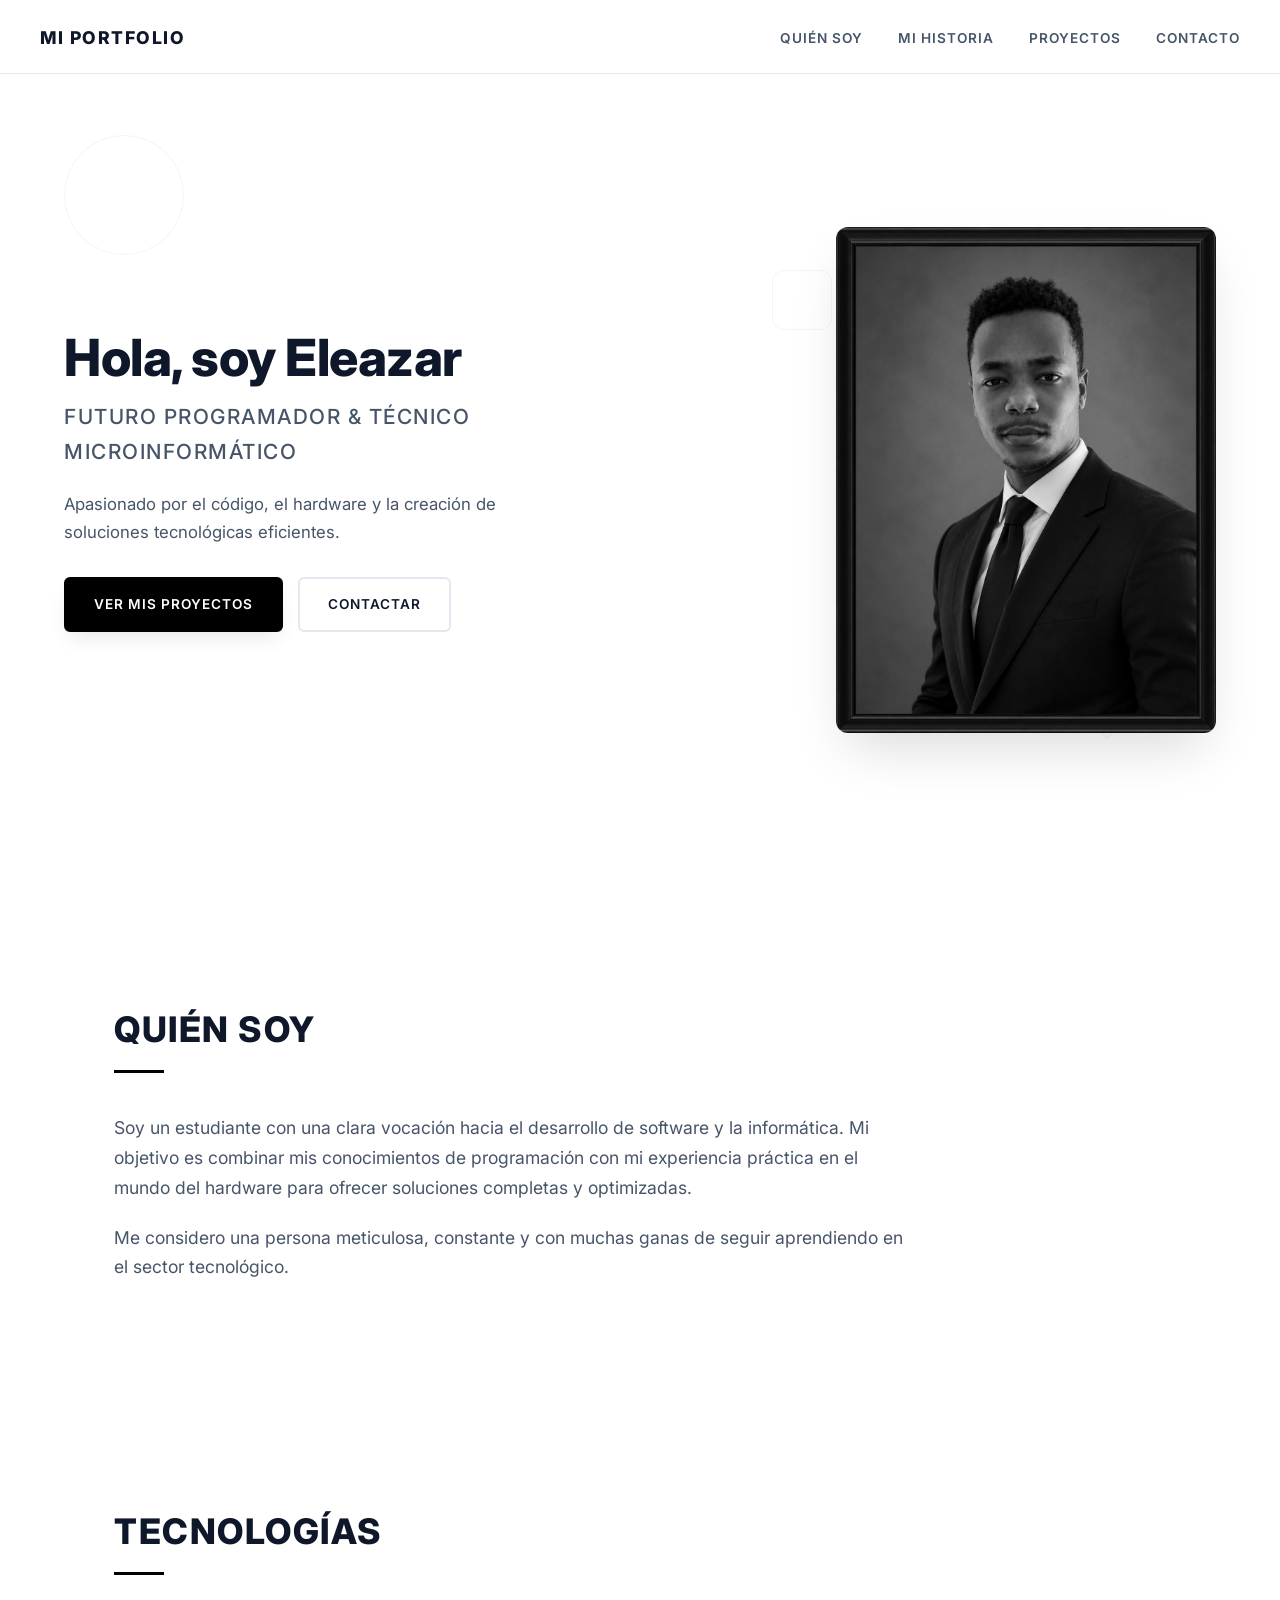
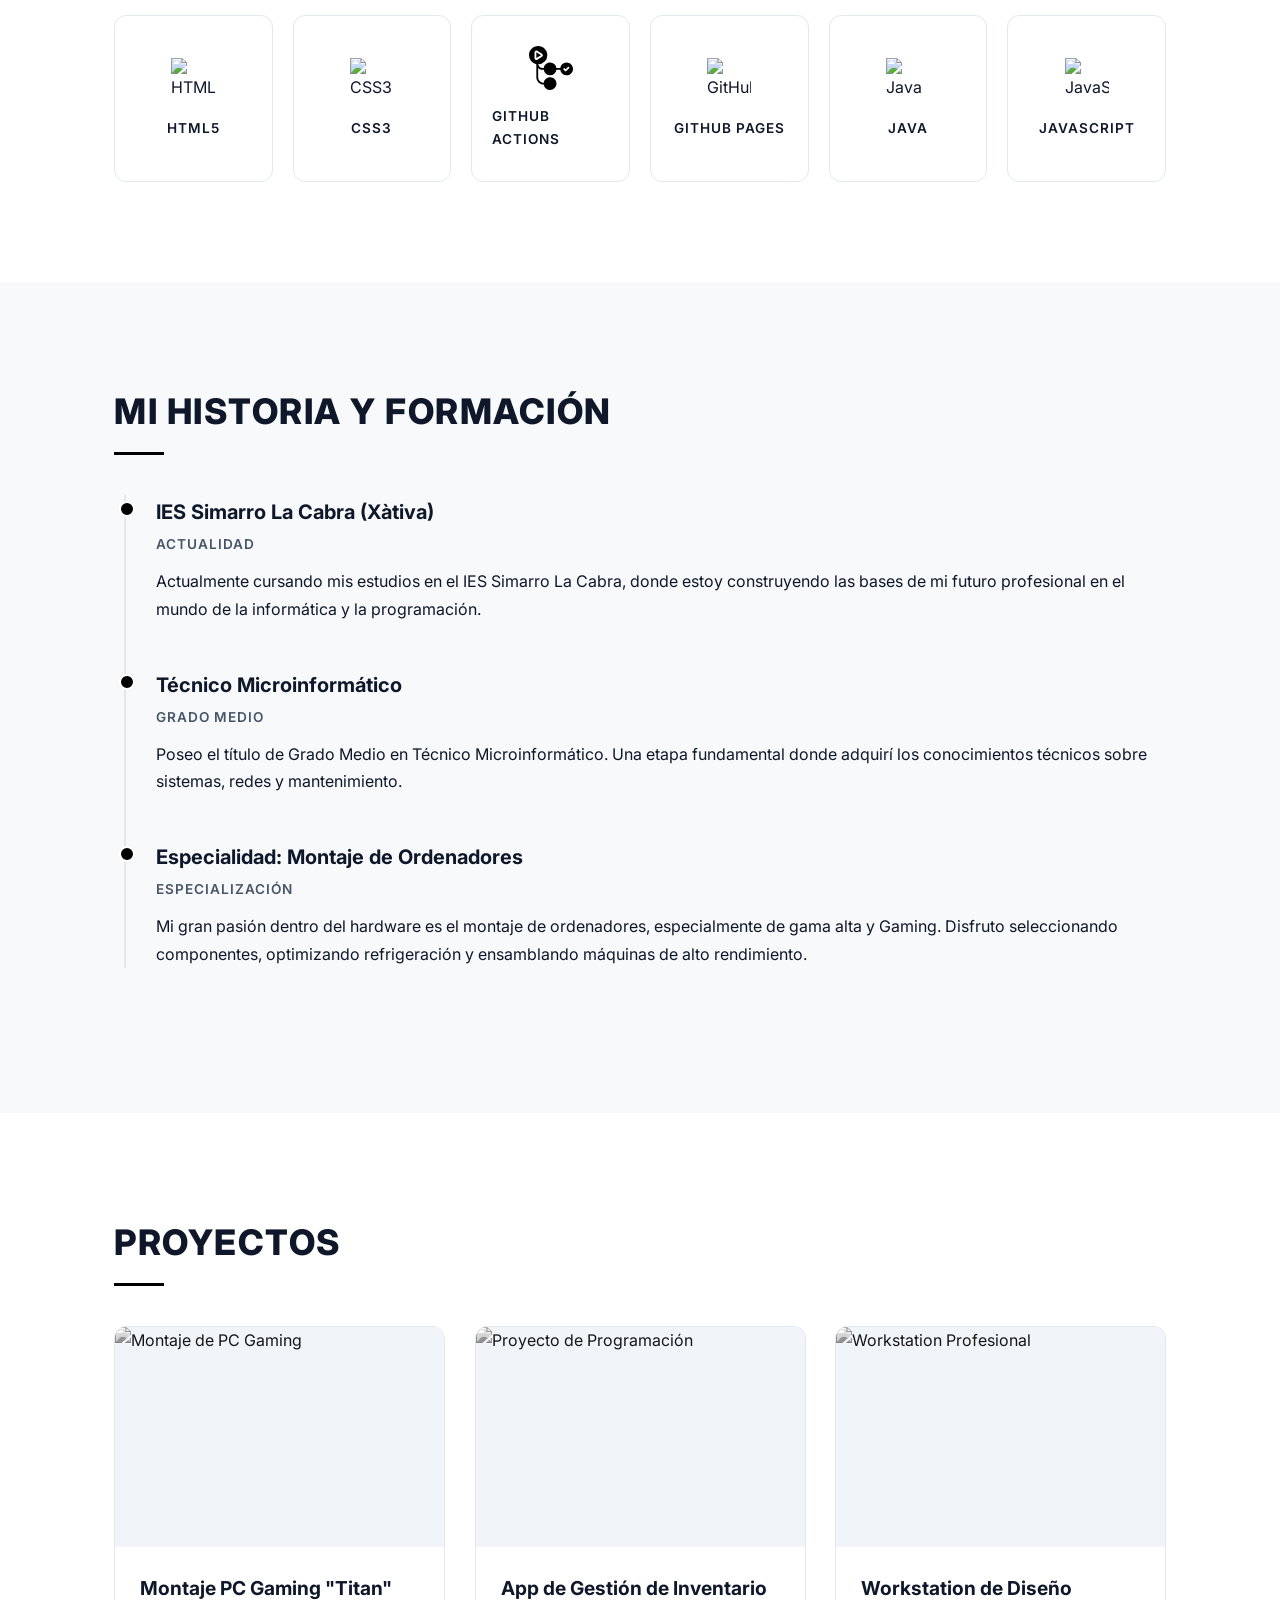
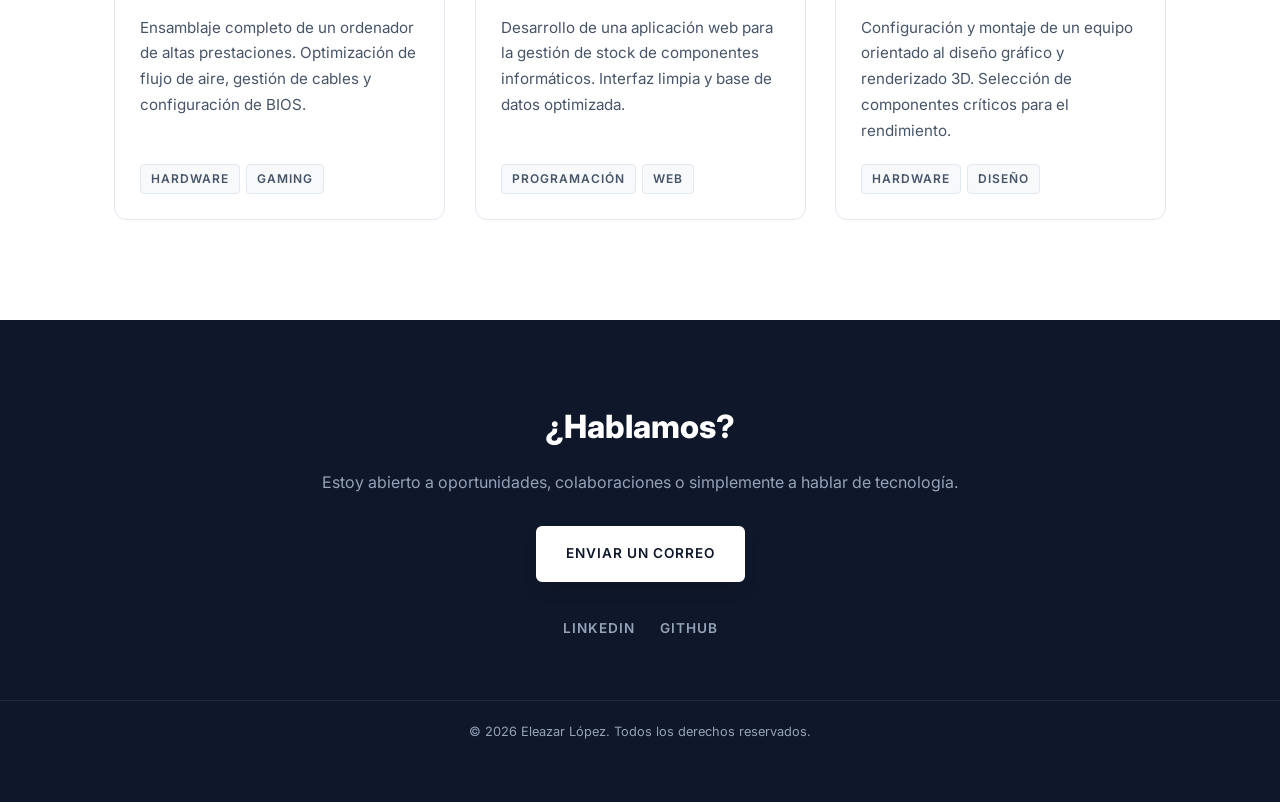
==== commit 9ca5bffe: "Modernizació" ====
--- a/index.html
+++ b/index.html
@@ -1,285 +1,261 @@
 <!DOCTYPE html>
 <html lang="es">
-  <head>
+
+<head>
     <meta charset="UTF-8" />
     <meta name="viewport" content="width=device-width, initial-scale=1.0" />
     <title>Portfolio | Estudiante de Programación</title>
     <link rel="stylesheet" href="styles.css" />
-    <link rel="icon" href="./image.png" type="image/png" />
     <!-- Fuente elegante y moderna de Google Fonts -->
     <link rel="preconnect" href="https://fonts.googleapis.com" />
     <link rel="preconnect" href="https://fonts.gstatic.com" crossorigin />
-    <link
-      href="https://fonts.googleapis.com/css2?family=Inter:wght@300;400;600;800&display=swap"
-      rel="stylesheet"
-    />
-  </head>
-
-  <body>
+    <link href="https://fonts.googleapis.com/css2?family=Inter:wght@300;400;600;800&display=swap" rel="stylesheet" />
+</head>
+
+<body>
+    <!-- Barra de Progreso de Scroll -->
+    <div class="scroll-progress" id="scroll-progress"></div>
+
     <!-- Barra de Navegación -->
     <nav class="navbar">
-      <div class="logo">Mi Portfolio</div>
-      <ul class="nav-links">
-        <li><a href="#sobre-mi">Quién soy</a></li>
-        <li><a href="#historia">Mi Historia</a></li>
-        <li><a href="#proyectos">Proyectos</a></li>
-        <li><a href="#contacto">Contacto</a></li>
-      </ul>
-      <div class="menu-toggle" id="mobile-menu">
-        <span class="bar"></span>
-        <span class="bar"></span>
-        <span class="bar"></span>
-      </div>
+        <div class="logo">Mi Portfolio</div>
+        <ul class="nav-links">
+            <li><a href="#sobre-mi">Quién soy</a></li>
+            <li><a href="#historia">Mi Historia</a></li>
+            <li><a href="#proyectos">Proyectos</a></li>
+            <li><a href="#contacto">Contacto</a></li>
+        </ul>
+        <div class="menu-toggle" id="mobile-menu">
+            <span class="bar"></span>
+            <span class="bar"></span>
+            <span class="bar"></span>
+        </div>
     </nav>
 
-    <!-- Sección Principal (Hero) - Inspirada en la foto -->
+    <!-- Sección Principal (Hero) con Figuras Geométricas Animadas -->
     <header class="hero" id="inicio">
-      <div class="hero-content">
-        <div class="hero-text">
-          <h1>Hola, soy <span class="highlight">Eleazar</span></h1>
-          <h2>Futuro Programador &amp; Técnico Microinformático</h2>
-          <p>
-            Apasionado por el código, el hardware y la creación de soluciones
-            tecnológicas eficientes.
-          </p>
-          <a href="#proyectos" class="btn-primary">Ver mis proyectos</a>
-        </div>
-        <div class="hero-image">
-          <!-- Reemplaza esto con la ruta de tu foto en blanco y negro -->
-          <img src="./image.png" alt="Retrato profesional en blanco y negro" />
-        </div>
-      </div>
+        <!-- Figuras decorativas de fondo -->
+        <div class="hero-shapes">
+            <div class="shape shape-1"></div>
+            <div class="shape shape-2"></div>
+            <div class="shape shape-3"></div>
+        </div>
+
+        <div class="hero-content">
+            <div class="hero-text">
+                <h1>Hola, soy <span class="highlight">Eleazar</span></h1>
+                <h2>Futuro Programador &amp; Técnico Microinformático</h2>
+                <p>
+                    Apasionado por el código, el hardware y la creación de soluciones
+                    tecnológicas eficientes.
+                </p>
+                <div class="hero-buttons">
+                    <a href="#proyectos" class="btn-primary">Ver mis proyectos</a>
+                    <a href="#contacto" class="btn-secondary">Contactar</a>
+                </div>
+            </div>
+            <div class="hero-image">
+                <img src="./image.png" alt="Retrato profesional en blanco y negro" />
+            </div>
+        </div>
     </header>
 
     <!-- Sección Quién Soy -->
     <section class="section" id="sobre-mi">
-      <div class="container">
-        <h2 class="section-title">Quién Soy</h2>
-        <div class="section-content">
-          <p>
-            Soy un estudiante con una clara vocación hacia el desarrollo de
-            software y la informática. Mi objetivo es combinar mis conocimientos
-            de programación con mi experiencia práctica en el mundo del hardware
-            para ofrecer soluciones completas y optimizadas.
-          </p>
-          <p>
-            Me considero una persona meticulosa, constante y con muchas ganas de
-            seguir aprendiendo en el sector tecnológico.
-          </p>
-        </div>
-      </div>
+        <div class="container">
+            <h2 class="section-title">Quién Soy</h2>
+            <div class="section-content">
+                <p>
+                    Soy un estudiante con una clara vocación hacia el desarrollo de
+                    software y la informática. Mi objetivo es combinar mis conocimientos
+                    de programación con mi experiencia práctica en el mundo del hardware
+                    para ofrecer soluciones completas y optimizadas.
+                </p>
+                <p>
+                    Me considero una persona meticulosa, constante y con muchas ganas de
+                    seguir aprendiendo en el sector tecnológico.
+                </p>
+            </div>
+        </div>
     </section>
 
     <!-- Sección Tecnologías -->
     <section class="section" id="tecnologias">
-      <div class="container">
-        <h2 class="section-title">Tecnologías</h2>
-        <div class="grid-tecnologias">
-          <!-- HTML5 -->
-          <div class="tech-card">
-            <img
-              src="data:image/svg+xml,%3Csvg xmlns='http://www.w3.org/2000/svg' viewBox='0 0 256 361'%3E%3Cpath fill='%23E44D26' d='M127.6 0L0 35.9 19.5 321.4 127.8 361 236.2 321.4 255.7 35.9z'/%3E%3Cpath fill='%23F16529' d='M127.8 330.3l87.7-32.1 16.7-243.3h-104.4z'/%3E%3Cpath fill='%23EBEBEB' d='M127.8 163.4H84l-3-34.7h46.8V94.8H43.1l.8 9.4 8.1 93.1h75.8zM127.8 251.3l-.1.1-36.9-10-.2-2.4-2.7-30.4H54.6l5.4 61.1 67.7 18.8h.1z'/%3E%3Cpath fill='%23FFF' d='M127.7 163.4v33.9h40.7l-3.8 42.1-36.9 10v35.3l67.8-18.8.6-6.6 7.7-87.7.8-8.2h-77zM127.7 94.8v33.9h80.1l.7-7.8 1.5-16.7.8-9.4z'/%3E%3C/svg%3E"
-              alt="HTML5 Logo"
-              class="tech-icon-img"
-            />
-            <span>HTML5</span>
-          </div>
-
-          <!-- CSS3 -->
-          <div class="tech-card">
-            <img
-              src="data:image/svg+xml,%3Csvg xmlns='http://www.w3.org/2000/svg' viewBox='0 0 256 361'%3E%3Cpath fill='%23264DE4' d='M127.6 0L0 35.9 19.5 321.4 127.8 361 236.2 321.4 255.7 35.9z'/%3E%3Cpath fill='%232965F1' d='M127.8 330.3l87.7-32.1 16.7-243.3h-104.4z'/%3E%3Cpath fill='%23EBEBEB' d='M127.8 163.4H84l-3-34.7h46.8V94.8H43.1l.8 9.4 8.1 93.1h75.8zM127.8 251.3l-.1.1-36.9-10-.2-2.4-2.7-30.4H54.6l5.4 61.1 67.7 18.8h.1z'/%3E%3Cpath fill='%23FFF' d='M127.7 163.4v33.9h40.7l-3.8 42.1-36.9 10v35.3l67.8-18.8.6-6.6 7.7-87.7.8-8.2h-77zM127.7 94.8v33.9h80.1l.7-7.8 1.5-16.7.8-9.4z'/%3E%3C/svg%3E"
-              alt="CSS3 Logo"
-              class="tech-icon-img"
-            />
-            <span>CSS3</span>
-          </div>
-
-          <!-- GitHub Actions -->
-          <div class="tech-card">
-            <img
-              src="https://cdn.jsdelivr.net/npm/ngx-simple-icons@1.0.18/esm2020/lib/icons/githubactions.mjs"
-              alt="GitHub Actions Logo"
-              class="tech-icon-img"
-              style="display: none"
-            />
-            <svg
-              role="img"
-              viewBox="0 0 24 24"
-              class="tech-icon-img"
-              fill="#2088FF"
-              xmlns="http://www.w3.org/2000/svg"
-            >
-              <title>GitHub Actions</title>
-              <path
-                d="M10.984 13.836a.5.5 0 0 1-.353-.146l-.745-.743a.5.5 0 1 1 .706-.708l.392.391 1.181-1.18a.5.5 0 0 1 .708.707l-1.535 1.533a.504.504 0 0 1-.354.146zm9.353-.147l1.534-1.532a.5.5 0 0 0-.707-.707l-1.181 1.18-.392-.391a.5.5 0 1 0-.706.708l.746.743a.497.497 0 0 0 .706-.001zM4.527 7.452l2.557-1.585A1 1 0 0 0 7.09 4.17L4.533 2.56A1 1 0 0 0 3 3.406v3.196a1.001 1.001 0 0 0 1.527.85zm2.03-2.436L4 6.602V3.406l2.557 1.61zM24 12.5c0 1.93-1.57 3.5-3.5 3.5a3.503 3.503 0 0 1-3.46-3h-2.08a3.503 3.503 0 0 1-3.46 3 3.502 3.502 0 0 1-3.46-3h-.558c-.972 0-1.85-.399-2.482-1.042V17c0 1.654 1.346 3 3 3h.04c.244-1.693 1.7-3 3.46-3 1.93 0 3.5 1.57 3.5 3.5S13.43 24 11.5 24a3.502 3.502 0 0 1-3.46-3H8c-2.206 0-4-1.794-4-4V9.899A5.008 5.008 0 0 1 0 5c0-2.757 2.243-5 5-5s5 2.243 5 5a5.005 5.005 0 0 1-4.952 4.998A2.482 2.482 0 0 0 7.482 12h.558c.244-1.693 1.7-3 3.46-3a3.502 3.502 0 0 1 3.46 3h2.08a3.503 3.503 0 0 1 3.46-3c1.93 0 3.5 1.57 3.5 3.5z"
-              />
-            </svg>
-            <span>GitHub Actions</span>
-          </div>
-
-          <!-- GitHub Pages -->
-          <div class="tech-card">
-            <img
-              src="https://proicons.com/icon/552792.svg"
-              alt="GitHub Pages Logo"
-              class="tech-icon-img"
-            />
-            <span>GitHub Pages</span>
-          </div>
-
-          <!-- Java (Alternativa) -->
-          <div class="tech-card">
-            <img
-              src="https://cdn.jsdelivr.net/gh/devicons/devicon/icons/java/java-original.svg"
-              alt="Java Logo"
-              class="tech-icon-img"
-            />
-            <span>Java</span>
-          </div>
-
-          <!-- JavaScript (Opción SVG) -->
-          <div class="tech-card">
-            <img
-              src="https://cdn.jsdelivr.net/gh/glincker/thesvg@main/public/icons/javascript/default.svg"
-              alt="JavaScript Logo"
-              class="tech-icon-img"
-            />
-            <span>JavaScript</span>
-          </div>
-        </div>
-      </div>
+        <div class="container">
+            <h2 class="section-title">Tecnologías</h2>
+            <div class="grid-tecnologias">
+
+                <!-- HTML5 -->
+                <div class="tech-card">
+                    <img src="https://upload.wikimedia.org/wikipedia/commons/6/61/HTML5_logo_and_wordmark.svg"
+                        alt="HTML5 Logo" class="tech-icon-img">
+                    <span>HTML5</span>
+                </div>
+
+                <!-- CSS3 -->
+                <div class="tech-card">
+                    <img src="https://upload.wikimedia.org/wikipedia/commons/d/d5/CSS3_logo_and_wordmark.svg"
+                        alt="CSS3 Logo" class="tech-icon-img">
+                    <span>CSS3</span>
+                </div>
+
+                <!-- GitHub Actions -->
+                <div class="tech-card">
+                    <svg role="img" viewBox="0 0 24 24" class="tech-icon-img" fill="#000000"
+                        xmlns="http://www.w3.org/2000/svg">
+                        <title>GitHub Actions</title>
+                        <path
+                            d="M10.984 13.836a.5.5 0 0 1-.353-.146l-.745-.743a.5.5 0 1 1 .706-.708l.392.391 1.181-1.18a.5.5 0 0 1 .708.707l-1.535 1.533a.504.504 0 0 1-.354.146zm9.353-.147l1.534-1.532a.5.5 0 0 0-.707-.707l-1.181 1.18-.392-.391a.5.5 0 1 0-.706.708l.746.743a.497.497 0 0 0 .706-.001zM4.527 7.452l2.557-1.585A1 1 0 0 0 7.09 4.17L4.533 2.56A1 1 0 0 0 3 3.406v3.196a1.001 1.001 0 0 0 1.527.85zm2.03-2.436L4 6.602V3.406l2.557 1.61zM24 12.5c0 1.93-1.57 3.5-3.5 3.5a3.503 3.503 0 0 1-3.46-3h-2.08a3.503 3.503 0 0 1-3.46 3 3.502 3.502 0 0 1-3.46-3h-.558c-.972 0-1.85-.399-2.482-1.042V17c0 1.654 1.346 3 3 3h.04c.244-1.693 1.7-3 3.46-3 1.93 0 3.5 1.57 3.5 3.5S13.43 24 11.5 24a3.502 3.502 0 0 1-3.46-3H8c-2.206 0-4-1.794-4-4V9.899A5.008 5.008 0 0 1 0 5c0-2.757 2.243-5 5-5s5 2.243 5 5a5.005 5.005 0 0 1-4.952 4.998A2.482 2.482 0 0 0 7.482 12h.558c.244-1.693 1.7-3 3.46-3a3.502 3.502 0 0 1 3.46 3h2.08a3.503 3.503 0 0 1 3.46-3c1.93 0 3.5 1.57 3.5 3.5z" />
+                    </svg>
+                    <span>GitHub Actions</span>
+                </div>
+
+                <!-- GitHub Pages -->
+                <div class="tech-card">
+                    <img src="https://proicons.com/icon/552792.svg" alt="GitHub Pages Logo" class="tech-icon-img">
+                    <span>GitHub Pages</span>
+                </div>
+
+                <!-- Java -->
+                <div class="tech-card">
+                    <img src="https://cdn.jsdelivr.net/gh/devicons/devicon/icons/java/java-original.svg" alt="Java Logo"
+                        class="tech-icon-img">
+                    <span>Java</span>
+                </div>
+
+                <!-- JavaScript -->
+                <div class="tech-card">
+                    <img src="https://cdn.jsdelivr.net/gh/glincker/thesvg@main/public/icons/javascript/default.svg"
+                        alt="JavaScript Logo" class="tech-icon-img">
+                    <span>JavaScript</span>
+                </div>
+
+            </div>
+        </div>
     </section>
 
     <!-- Sección Historia y Formación -->
     <section class="section bg-light" id="historia">
-      <div class="container">
-        <h2 class="section-title">Mi Historia y Formación</h2>
-        <div class="timeline">
-          <div class="timeline-item">
-            <h3>IES Simarro La Cabra (Xàtiva)</h3>
-            <p class="timeline-date">Actualidad</p>
-            <p>
-              Actualmente cursando mis estudios en el IES Simarro La Cabra,
-              donde estoy construyendo las bases de mi futuro profesional en el
-              mundo de la informática y la programación.
-            </p>
-          </div>
-          <div class="timeline-item">
-            <h3>Técnico Microinformático</h3>
-            <p class="timeline-date">Grado Medio</p>
-            <p>
-              Poseo el título de Grado Medio en Técnico Microinformático. Una
-              etapa fundamental donde adquirí los conocimientos técnicos sobre
-              sistemas, redes y mantenimiento.
-            </p>
-          </div>
-          <div class="timeline-item">
-            <h3>Especialidad: Montaje de Ordenadores</h3>
-            <p class="timeline-date">Especialización</p>
-            <p>
-              Mi gran pasión dentro del hardware es el montaje de ordenadores,
-              especialmente de gama alta y Gaming. Disfruto seleccionando
-              componentes, optimizando refrigeración y ensamblando máquinas de
-              alto rendimiento.
-            </p>
-          </div>
-        </div>
-      </div>
+        <div class="container">
+            <h2 class="section-title">Mi Historia y Formación</h2>
+            <div class="timeline">
+                <div class="timeline-item">
+                    <h3>IES Simarro La Cabra (Xàtiva)</h3>
+                    <p class="timeline-date">Actualidad</p>
+                    <p>
+                        Actualmente cursando mis estudios en el IES Simarro La Cabra,
+                        donde estoy construyendo las bases de mi futuro profesional en el
+                        mundo de la informática y la programación.
+                    </p>
+                </div>
+                <div class="timeline-item">
+                    <h3>Técnico Microinformático</h3>
+                    <p class="timeline-date">Grado Medio</p>
+                    <p>
+                        Poseo el título de Grado Medio en Técnico Microinformático. Una
+                        etapa fundamental donde adquirí los conocimientos técnicos sobre
+                        sistemas, redes y mantenimiento.
+                    </p>
+                </div>
+                <div class="timeline-item">
+                    <h3>Especialidad: Montaje de Ordenadores</h3>
+                    <p class="timeline-date">Especialización</p>
+                    <p>
+                        Mi gran pasión dentro del hardware es el montaje de ordenadores,
+                        especialmente de gama alta y Gaming. Disfruto seleccionando
+                        componentes, optimizando refrigeración y ensamblando máquinas de
+                        alto rendimiento.
+                    </p>
+                </div>
+            </div>
+        </div>
     </section>
 
     <!-- Sección Proyectos -->
     <section class="section" id="proyectos">
-      <div class="container">
-        <h2 class="section-title">Proyectos</h2>
-        <div class="grid-proyectos">
-          <!-- Proyecto 1: Ordenador Gaming -->
-          <div class="card">
-            <div class="card-image">
-              <!-- Reemplaza con tu foto de un PC montado -->
-              <img
-                src="https://images.unsplash.com/photo-1587202372775-e229f172b9d7?q=80&w=1000&auto=format&fit=crop"
-                alt="Montaje de PC Gaming"
-              />
-            </div>
-            <div class="card-body">
-              <h3>Montaje PC Gaming "Titan"</h3>
-              <p>
-                Ensamblaje completo de un ordenador de altas prestaciones.
-                Optimización de flujo de aire, gestión de cables (cable
-                management) y configuración de BIOS.
-              </p>
-              <span class="tag">Hardware</span>
-              <span class="tag">Gaming</span>
-            </div>
-          </div>
-
-          <!-- Proyecto 2: Programación -->
-          <div class="card">
-            <div class="card-image">
-              <img
-                src="https://images.unsplash.com/photo-1555099962-4199c345e5dd?q=80&w=1000&auto=format&fit=crop"
-                alt="Proyecto de Programación"
-              />
-            </div>
-            <div class="card-body">
-              <h3>App de Gestión de Inventario</h3>
-              <p>
-                Desarrollo de una aplicación web para la gestión de stock de
-                componentes informáticos. Interfaz limpia y base de datos
-                optimizada.
-              </p>
-              <span class="tag">Programación</span>
-              <span class="tag">Web</span>
-            </div>
-          </div>
-
-          <!-- Proyecto 3: Montaje PC -->
-          <div class="card">
-            <div class="card-image">
-              <img
-                src="https://images.unsplash.com/photo-1593640408182-31c70c8268f5?q=80&w=1000&auto=format&fit=crop"
-                alt="Workstation Profesional"
-              />
-            </div>
-            <div class="card-body">
-              <h3>Workstation de Diseño</h3>
-              <p>
-                Configuración y montaje de un equipo orientado al diseño gráfico
-                y renderizado 3D. Selección de componentes críticos para el
-                rendimiento.
-              </p>
-              <span class="tag">Hardware</span>
-              <span class="tag">Diseño</span>
-            </div>
-          </div>
-        </div>
-      </div>
+        <div class="container">
+            <h2 class="section-title">Proyectos</h2>
+            <div class="grid-proyectos">
+                <!-- Proyecto 1: Ordenador Gaming -->
+                <div class="card tilt-card">
+                    <div class="card-image">
+                        <img src="https://images.unsplash.com/photo-1587202372775-e229f172b9d7?q=80&w=1000&auto=format&fit=crop"
+                            alt="Montaje de PC Gaming" />
+                    </div>
+                    <div class="card-body">
+                        <h3>Montaje PC Gaming "Titan"</h3>
+                        <p>
+                            Ensamblaje completo de un ordenador de altas prestaciones.
+                            Optimización de flujo de aire, gestión de cables y configuración de BIOS.
+                        </p>
+                        <div class="card-tags">
+                            <span class="tag">Hardware</span>
+                            <span class="tag">Gaming</span>
+                        </div>
+                    </div>
+                </div>
+
+                <!-- Proyecto 2: Programación -->
+                <div class="card tilt-card">
+                    <div class="card-image">
+                        <img src="https://images.unsplash.com/photo-1555099962-4199c345e5dd?q=80&w=1000&auto=format&fit=crop"
+                            alt="Proyecto de Programación" />
+                    </div>
+                    <div class="card-body">
+                        <h3>App de Gestión de Inventario</h3>
+                        <p>
+                            Desarrollo de una aplicación web para la gestión de stock de
+                            componentes informáticos. Interfaz limpia y base de datos optimizada.
+                        </p>
+                        <div class="card-tags">
+                            <span class="tag">Programación</span>
+                            <span class="tag">Web</span>
+                        </div>
+                    </div>
+                </div>
+
+                <!-- Proyecto 3: Montaje PC -->
+                <div class="card tilt-card">
+                    <div class="card-image">
+                        <img src="https://images.unsplash.com/photo-1593640408182-31c70c8268f5?q=80&w=1000&auto=format&fit=crop"
+                            alt="Workstation Profesional" />
+                    </div>
+                    <div class="card-body">
+                        <h3>Workstation de Diseño</h3>
+                        <p>
+                            Configuración y montaje de un equipo orientado al diseño gráfico
+                            y renderizado 3D. Selección de componentes críticos para el rendimiento.
+                        </p>
+                        <div class="card-tags">
+                            <span class="tag">Hardware</span>
+                            <span class="tag">Diseño</span>
+                        </div>
+                    </div>
+                </div>
+            </div>
+        </div>
     </section>
 
     <!-- Footer / Contacto -->
     <footer id="contacto">
-      <div class="container">
-        <h2>¿Hablamos?</h2>
-        <p>
-          Estoy abierto a oportunidades, colaboraciones o simplemente a hablar
-          de tecnología.
-        </p>
-        <a href="mailto:tu-correo@ejemplo.com" class="btn-primary"
-          >Enviar un correo</a
-        >
-        <div class="socials">
-          <a href="https://www.linkedin.com/in/eleazar-lópez-761795440 "
-            >LinkedIn</a
-          >
-          <a href="https://github.com/Eleazar-1">GitHub</a>
-        </div>
-      </div>
-      <div class="copyright">
-        <p>&copy; 2026 Eleazar López. Todos los derechos reservados.</p>
-      </div>
+        <div class="container">
+            <h2>¿Hablamos?</h2>
+            <p>
+                Estoy abierto a oportunidades, colaboraciones o simplemente a hablar
+                de tecnología.
+            </p>
+            <a href="mailto:tu-correo@ejemplo.com" class="btn-primary">Enviar un correo</a>
+            <div class="socials">
+                <a href="https://www.linkedin.com/in/eleazar-l%C3%B3pez-761795440" target="_blank">LinkedIn</a>
+                <a href="https://github.com/Eleazar-1" target="_blank">GitHub</a>
+            </div>
+        </div>
+        <div class="copyright">
+            <p>&copy; 2026 Eleazar López. Todos los derechos reservados.</p>
+        </div>
     </footer>
 
     <script src="script.js"></script>
-  </body>
-</html>
+</body>
+
+</html>
--- a/styles.css
+++ b/styles.css
@@ -1,13 +1,13 @@
-/* --- Variables de Color (Inspiradas en la foto) --- */
+/* --- Variables de Color (Estilo Minimalista Tecnológico) --- */
 :root {
   --color-bg: #ffffff;
-  --color-bg-light: #f4f4f4;
-  --color-text-main: #111111;
-  --color-text-sec: #555555;
-  --color-border: #e0e0e0;
+  --color-bg-light: #f8f9fa;
+  --color-text-main: #0f172a;
+  --color-text-sec: #475569;
+  --color-border: #e2e8f0;
   --color-accent: #000000;
   --font-main: "Inter", sans-serif;
-  --transition: all 0.3s ease;
+  --transition: all 0.3s cubic-bezier(0.4, 0, 0.2, 1);
 }
 
 /* --- Reset y Estilos Base --- */
@@ -25,8 +25,9 @@
   font-family: var(--font-main);
   color: var(--color-text-main);
   background-color: var(--color-bg);
-  line-height: 1.6;
+  line-height: 1.7;
   -webkit-font-smoothing: antialiased;
+  overflow-x: hidden;
 }
 
 a {
@@ -41,17 +42,30 @@
 img {
   max-width: 100%;
   display: block;
+}
+
+/* --- Barra de Progreso Superior --- */
+.scroll-progress {
+  position: fixed;
+  top: 0;
+  left: 0;
+  height: 3px;
+  background-color: var(--color-accent);
+  width: 0%;
+  z-index: 2000;
+  transition: width 0.1s ease-out;
 }
 
 /* --- Utilidades --- */
 .container {
   max-width: 1100px;
   margin: 0 auto;
-  padding: 0 20px;
+  padding: 0 24px;
 }
 
 .section {
   padding: 100px 0;
+  position: relative;
 }
 
 .bg-light {
@@ -59,11 +73,26 @@
 }
 
 .section-title {
-  font-size: 2.5rem;
+  font-size: 2.2rem;
   font-weight: 800;
   margin-bottom: 40px;
   text-transform: uppercase;
-  letter-spacing: 2px;
+  letter-spacing: 1.5px;
+  position: relative;
+}
+
+.section-title::after {
+  content: "";
+  display: block;
+  width: 50px;
+  height: 3px;
+  background-color: var(--color-accent);
+  margin-top: 10px;
+  transition: width 0.4s ease;
+}
+
+.section-title:hover::after {
+  width: 90px;
 }
 
 .section-content p {
@@ -79,35 +108,54 @@
   justify-content: space-between;
   align-items: center;
   padding: 20px 40px;
-  background-color: var(--color-bg);
+  background-color: rgba(255, 255, 255, 0.85);
+  backdrop-filter: blur(12px);
   position: fixed;
   width: 100%;
-  top: 0;
+  top: 3px; /* Debajo de la barra de progreso */
   z-index: 1000;
   border-bottom: 1px solid var(--color-border);
 }
 
 .logo {
-  font-size: 1.2rem;
+  font-size: 1.1rem;
   font-weight: 800;
+  letter-spacing: 1.5px;
+  text-transform: uppercase;
+}
+
+.nav-links {
+  display: flex;
+  gap: 35px;
+}
+
+.nav-links a {
+  font-size: 0.85rem;
+  font-weight: 600;
+  text-transform: uppercase;
   letter-spacing: 1px;
-}
-
-.nav-links {
-  display: flex;
-  gap: 30px;
-}
-
-.nav-links a {
-  font-size: 0.9rem;
-  font-weight: 600;
-  text-transform: uppercase;
-  letter-spacing: 1px;
+  color: var(--color-text-sec);
+  transition: var(--transition);
+  position: relative;
+}
+
+.nav-links a::after {
+  content: '';
+  position: absolute;
+  width: 0;
+  height: 2px;
+  bottom: -4px;
+  left: 0;
+  background-color: var(--color-accent);
   transition: var(--transition);
 }
 
 .nav-links a:hover {
-  color: var(--color-text-sec);
+  color: var(--color-text-main);
+}
+
+.nav-links a:hover::after {
+  width: 100%;
 }
 
 /* Menú Móvil */
@@ -115,22 +163,79 @@
   display: none;
   cursor: pointer;
   flex-direction: column;
-  gap: 5px;
+  gap: 6px;
 }
 
 .bar {
-  width: 25px;
+  width: 26px;
   height: 2px;
   background-color: var(--color-text-main);
   transition: var(--transition);
 }
 
-/* --- Hero Section (Inspirado en la foto) --- */
+/* --- Hero Section & Figuras Geométricas Animadas --- */
 .hero {
-  height: 100vh;
+  min-height: 100vh;
   display: flex;
   align-items: center;
-  padding-top: 80px; /* Para compensar la navbar fija */
+  padding-top: 120px;
+  padding-bottom: 60px;
+  position: relative;
+  overflow: hidden;
+}
+
+.hero-shapes {
+  position: absolute;
+  top: 0;
+  left: 0;
+  width: 100%;
+  height: 100%;
+  pointer-events: none;
+  z-index: 1;
+  overflow: hidden;
+}
+
+.shape {
+  position: absolute;
+  border: 1px solid rgba(15, 23, 42, 0.08);
+  opacity: 0.6;
+}
+
+.shape-1 {
+  width: 120px;
+  height: 120px;
+  border-radius: 50%;
+  top: 15%;
+  left: 5%;
+  animation: floatShape 8s ease-in-out infinite;
+}
+
+.shape-2 {
+  width: 90px;
+  height: 90px;
+  transform: rotate(45deg);
+  bottom: 20%;
+  right: 10%;
+  animation: floatShapeReverse 10s ease-in-out infinite;
+}
+
+.shape-3 {
+  width: 60px;
+  height: 60px;
+  border-radius: 12px;
+  top: 30%;
+  right: 35%;
+  animation: floatShape 6s ease-in-out infinite;
+}
+
+@keyframes floatShape {
+  0%, 100% { transform: translateY(0) rotate(0deg); }
+  50% { transform: translateY(-18px) rotate(10deg); }
+}
+
+@keyframes floatShapeReverse {
+  0%, 100% { transform: translateY(0) rotate(45deg); }
+  50% { transform: translateY(20px) rotate(55deg); }
 }
 
 .hero-content {
@@ -138,9 +243,11 @@
   width: 100%;
   max-width: 1200px;
   margin: 0 auto;
-  padding: 0 40px;
+  padding: 0 24px;
   align-items: center;
   gap: 60px;
+  position: relative;
+  z-index: 2;
 }
 
 .hero-text {
@@ -148,28 +255,39 @@
 }
 
 .hero-text h1 {
-  font-size: 3.5rem;
+  font-size: 3.2rem;
   font-weight: 800;
-  line-height: 1.1;
-  margin-bottom: 10px;
+  line-height: 1.15;
+  margin-bottom: 12px;
+  letter-spacing: -0.5px;
+}
+
+.hero-text .highlight {
+  position: relative;
 }
 
 .hero-text h2 {
-  font-size: 1.5rem;
-  font-weight: 400;
+  font-size: 1.3rem;
+  font-weight: 500;
   color: var(--color-text-sec);
   margin-bottom: 20px;
   text-transform: uppercase;
-  letter-spacing: 2px;
+  letter-spacing: 1.5px;
 }
 
 .hero-text p {
-  font-size: 1.1rem;
+  font-size: 1.05rem;
   color: var(--color-text-sec);
   margin-bottom: 30px;
   max-width: 500px;
 }
 
+.hero-buttons {
+  display: flex;
+  gap: 15px;
+  flex-wrap: wrap;
+}
+
 .hero-image {
   flex: 1;
   display: flex;
@@ -178,30 +296,59 @@
 
 .hero-image img {
   width: 100%;
-  max-width: 400px;
+  max-width: 380px;
   height: auto;
-  border-radius: 4px; /* Un toque sutil */
-  filter: grayscale(100%); /* Fuerza el blanco y negro */
-  box-shadow: 0 20px 40px rgba(0, 0, 0, 0.1);
-}
-
-/* Botón Principal */
+  border-radius: 12px;
+  filter: grayscale(100%);
+  box-shadow: 0 25px 50px -12px rgba(0, 0, 0, 0.15);
+  transition: var(--transition);
+}
+
+.hero-image img:hover {
+  filter: grayscale(0%);
+  transform: scale(1.02);
+}
+
+/* Botones */
 .btn-primary {
   display: inline-block;
-  padding: 15px 30px;
+  padding: 14px 28px;
   background-color: var(--color-accent);
   color: white;
   font-weight: 600;
   text-transform: uppercase;
   letter-spacing: 1px;
-  font-size: 0.9rem;
+  font-size: 0.85rem;
+  border-radius: 6px;
   border: 2px solid var(--color-accent);
   transition: var(--transition);
+  box-shadow: 0 10px 20px -5px rgba(0, 0, 0, 0.1);
 }
 
 .btn-primary:hover {
   background-color: transparent;
   color: var(--color-accent);
+  transform: translateY(-3px);
+  box-shadow: 0 15px 25px -5px rgba(0, 0, 0, 0.15);
+}
+
+.btn-secondary {
+  display: inline-block;
+  padding: 14px 28px;
+  background-color: transparent;
+  color: var(--color-text-main);
+  font-weight: 600;
+  text-transform: uppercase;
+  letter-spacing: 1px;
+  font-size: 0.85rem;
+  border-radius: 6px;
+  border: 2px solid var(--color-border);
+  transition: var(--transition);
+}
+
+.btn-secondary:hover {
+  border-color: var(--color-accent);
+  transform: translateY(-3px);
 }
 
 /* --- Timeline (Historia) --- */
@@ -212,7 +359,7 @@
 }
 
 .timeline-item {
-  margin-bottom: 40px;
+  margin-bottom: 45px;
   position: relative;
 }
 
@@ -220,52 +367,65 @@
   content: "";
   position: absolute;
   left: -37px;
-  top: 5px;
+  top: 6px;
   width: 12px;
   height: 12px;
   background-color: var(--color-accent);
   border-radius: 50%;
+  border: 2px solid white;
+  transition: var(--transition);
+}
+
+.timeline-item:hover::before {
+  transform: scale(1.3);
+  box-shadow: 0 0 10px rgba(0, 0, 0, 0.3);
 }
 
 .timeline-item h3 {
-  font-size: 1.3rem;
-  font-weight: 600;
+  font-size: 1.25rem;
+  font-weight: 700;
+  margin-bottom: 4px;
 }
 
 .timeline-date {
-  font-size: 0.9rem;
+  font-size: 0.85rem;
   color: var(--color-text-sec);
   text-transform: uppercase;
   letter-spacing: 1px;
-  margin-bottom: 10px;
+  margin-bottom: 12px;
   font-weight: 600;
 }
 
 /* --- Grid de Proyectos --- */
 .grid-proyectos {
   display: grid;
-  grid-template-columns: repeat(auto-fit, minmax(300px, 1fr));
+  grid-template-columns: repeat(auto-fit, minmax(320px, 1fr));
   gap: 30px;
 }
 
 .card {
   background: var(--color-bg);
   border: 1px solid var(--color-border);
+  border-radius: 12px;
+  overflow: hidden;
   transition: var(--transition);
   display: flex;
   flex-direction: column;
+  transform-style: preserve-3d;
+  will-change: transform;
 }
 
 .card:hover {
-  transform: translateY(-5px);
-  box-shadow: 0 15px 30px rgba(0, 0, 0, 0.1);
+  transform: translateY(-8px);
+  box-shadow: 0 25px 40px -12px rgba(0, 0, 0, 0.12);
+  border-color: #94a3b8;
 }
 
 .card-image {
   width: 100%;
-  height: 200px;
+  height: 220px;
   overflow: hidden;
-  background-color: #eee;
+  background-color: #f1f5f9;
 }
 
 .card-image img {
@@ -278,7 +438,7 @@
 
 .card:hover .card-image img {
   filter: grayscale(0%);
-  transform: scale(1.05);
+  transform: scale(1.06);
 }
 
 .card-body {
@@ -291,6 +451,7 @@
 .card-body h3 {
   font-size: 1.2rem;
   margin-bottom: 10px;
+  font-weight: 700;
 }
 
 .card-body p {
@@ -300,119 +461,23 @@
   flex-grow: 1;
 }
 
+.card-tags {
+  display: flex;
+  gap: 6px;
+  flex-wrap: wrap;
+}
+
 .tag {
   display: inline-block;
-  padding: 5px 10px;
+  padding: 4px 10px;
   background-color: var(--color-bg-light);
   font-size: 0.75rem;
   text-transform: uppercase;
   letter-spacing: 1px;
   font-weight: 600;
-  margin-right: 5px;
-  border-radius: 2px;
-}
-
-/* --- Footer --- */
-footer {
-  background-color: var(--color-text-main);
-  color: white;
-  padding: 80px 0 20px 0;
-  text-align: center;
-}
-
-footer h2 {
-  font-size: 2rem;
-  margin-bottom: 20px;
-}
-
-footer p {
-  color: #cccccc;
-  margin-bottom: 30px;
-}
-
-footer .btn-primary {
-  background-color: white;
-  color: var(--color-text-main);
-  border-color: white;
-}
-
-footer .btn-primary:hover {
-  background-color: transparent;
-  color: white;
-}
-
-.socials {
-  margin-top: 40px;
-  display: flex;
-  justify-content: center;
-  gap: 20px;
-}
-
-.socials a {
-  color: #888;
-  font-size: 0.9rem;
-  text-transform: uppercase;
-  letter-spacing: 1px;
-  transition: var(--transition);
-}
-
-.socials a:hover {
-  color: white;
-}
-
-.copyright {
-  margin-top: 60px;
-  padding-top: 20px;
-  border-top: 1px solid #333;
-  font-size: 0.8rem;
-  color: #666;
-}
-
-/* --- Media Queries (Responsive) --- */
-@media (max-width: 900px) {
-  .hero-content {
-    flex-direction: column-reverse;
-    text-align: center;
-    gap: 40px;
-  }
-
-  .hero-image {
-    justify-content: center;
-  }
-
-  .hero-text p {
-    margin: 0 auto 30px auto;
-  }
-}
-
-@media (max-width: 768px) {
-  .nav-links {
-    display: none; /* Ocultar menú en móvil por defecto */
-    flex-direction: column;
-    position: absolute;
-    top: 70px;
-    left: 0;
-    width: 100%;
-    background-color: white;
-    padding: 20px;
-    border-bottom: 1px solid var(--color-border);
-  }
-
-  .nav-links.active {
-    display: flex;
-  }
-
-  .menu-toggle {
-    display: flex;
-  }
-
-  .hero-text h1 {
-    font-size: 2.5rem;
-  }
-
-  .section-title {
-    font-size: 2rem;
-  }
+  border-radius: 4px;
+  color: var(--color-text-sec);
+  border: 1px solid var(--color-border);
 }
 
 /* --- Sección Tecnologías --- */
@@ -430,46 +495,156 @@
   padding: 30px 20px;
   background-color: var(--color-bg);
   border: 1px solid var(--color-border);
+  border-radius: 12px;
   transition: var(--transition);
   cursor: default;
 }
 
 .tech-card:hover {
-  transform: translateY(-5px);
-  box-shadow: 0 10px 20px rgba(0, 0, 0, 0.05);
+  transform: translateY(-6px);
+  box-shadow: 0 15px 30px rgba(0, 0, 0, 0.08);
   border-color: var(--color-accent);
 }
 
-.tech-icon {
-  width: 40px;
-  height: 40px;
+.tech-icon-img {
+  width: 44px;
+  height: 44px;
   margin-bottom: 15px;
-  color: var(--color-text-sec);
-  transition: var(--transition);
-}
-
-.tech-card:hover .tech-icon {
-  color: var(--color-accent);
-  transform: scale(1.1);
+  object-fit: contain;
+  transition: var(--transition);
+}
+
+.tech-card:hover .tech-icon-img {
+  transform: scale(1.15) rotate(5deg);
 }
 
 .tech-card span {
-  font-size: 0.9rem;
+  font-size: 0.85rem;
   font-weight: 600;
   text-transform: uppercase;
   letter-spacing: 1px;
   color: var(--color-text-main);
 }
 
-/* Ajuste para iconos con color propio */
-.tech-icon-img {
-  width: 48px;
-  height: 48px;
+/* --- Footer --- */
+footer {
+  background-color: var(--color-text-main);
+  color: white;
+  padding: 80px 0 30px 0;
+  text-align: center;
+  position: relative;
+}
+
+footer h2 {
+  font-size: 2rem;
   margin-bottom: 15px;
-  object-fit: contain;
-  transition: var(--transition);
-}
-
-.tech-card:hover .tech-icon-img {
-  transform: scale(1.1);
-}
+  font-weight: 800;
+}
+
+footer p {
+  color: #94a3b8;
+  margin-bottom: 30px;
+}
+
+footer .btn-primary {
+  background-color: white;
+  color: var(--color-text-main);
+  border-color: white;
+}
+
+footer .btn-primary:hover {
+  background-color: transparent;
+  color: white;
+}
+
+.socials {
+  margin-top: 35px;
+  display: flex;
+  justify-content: center;
+  gap: 25px;
+}
+
+.socials a {
+  color: #94a3b8;
+  font-size: 0.85rem;
+  text-transform: uppercase;
+  letter-spacing: 1px;
+  font-weight: 600;
+  transition: var(--transition);
+  position: relative;
+}
+
+.socials a:hover {
+  color: white;
+}
+
+.copyright {
+  margin-top: 60px;
+  padding-top: 20px;
+  border-top: 1px solid #1e293b;
+  font-size: 0.8rem;
+  color: #64748b;
+}
+
+/* --- Media Queries (Responsive) --- */
+@media (max-width: 900px) {
+  .hero {
+    padding-top: 130px;
+  }
+
+  .hero-content {
+    flex-direction: column-reverse;
+    text-align: center;
+    gap: 40px;
+  }
+
+  .hero-image {
+    justify-content: center;
+  }
+
+  .hero-text p, .hero-buttons {
+    margin-left: auto;
+    margin-right: auto;
+  }
+
+  .hero-buttons {
+    justify-content: center;
+  }
+}
+
+@media (max-width: 768px) {
+  .navbar {
+    padding: 15px 20px;
+  }
+
+  .nav-links {
+    display: none;
+    flex-direction: column;
+    position: absolute;
+    top: 100%;
+    left: 0;
+    width: 100%;
+    background-color: white;
+    padding: 25px;
+    border-bottom: 1px solid var(--color-border);
+    box-shadow: 0 10px 15px -3px rgba(0, 0, 0, 0.05);
+    text-align: center;
+    gap: 20px;
+  }
+
+  .nav-links.active {
+    display: flex;
+  }
+
+  .menu-toggle {
+    display: flex;
+  }
+
+  .hero-text h1 {
+    font-size: 2.3rem;
+  }
+
+  .section-title {
+    font-size: 1.8rem;
+  }
+}
